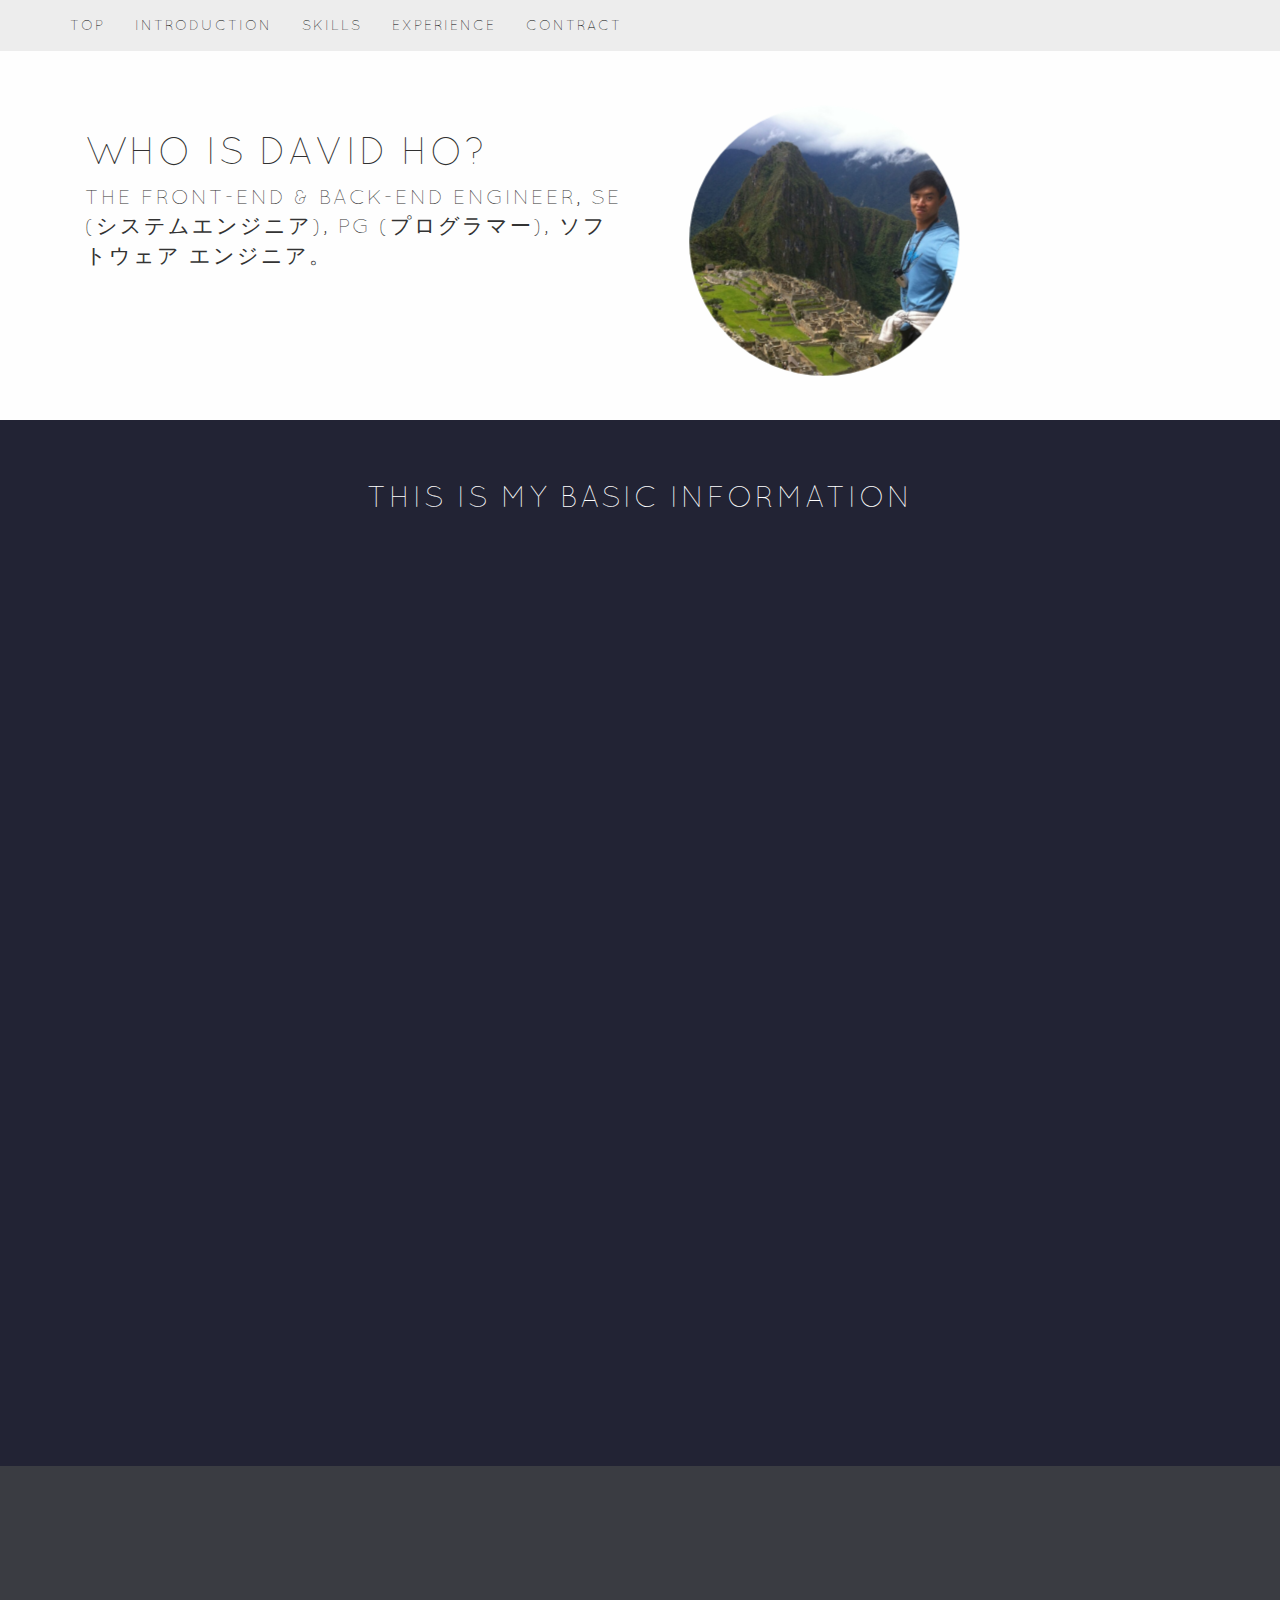
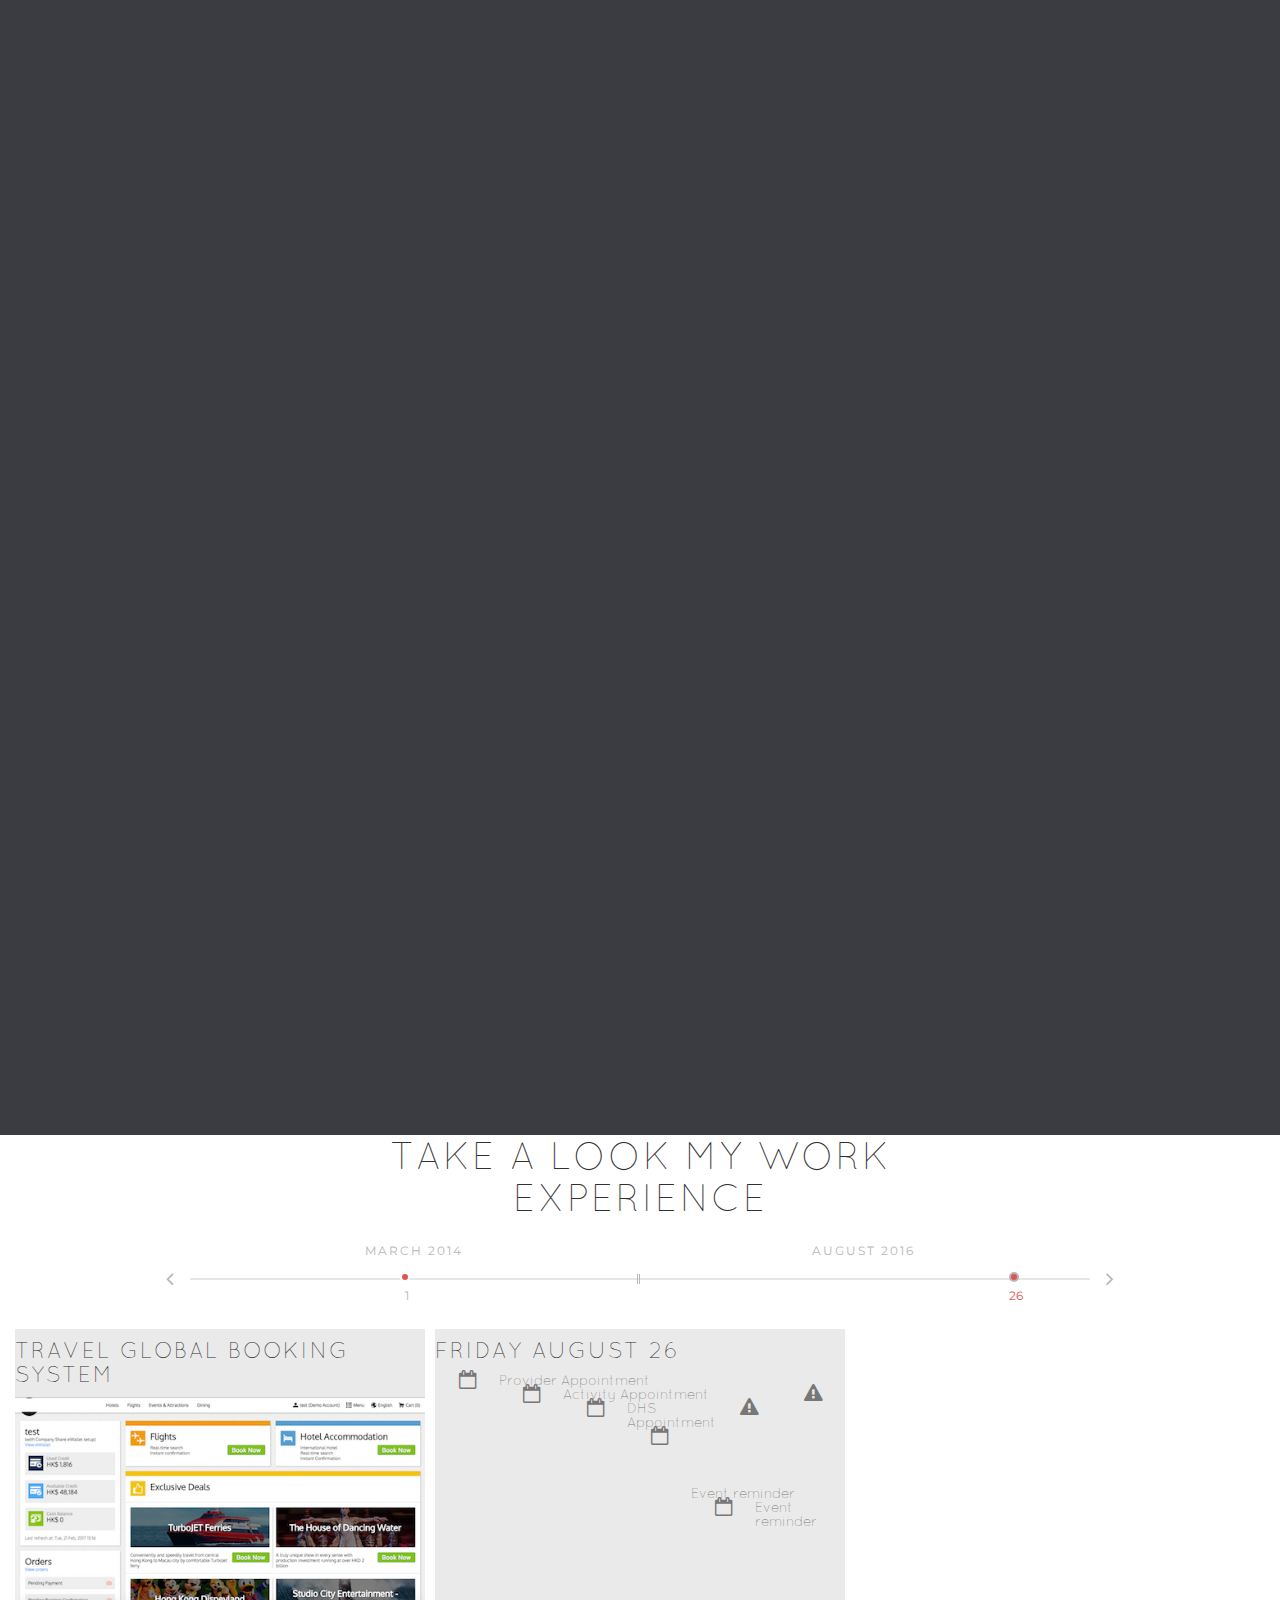
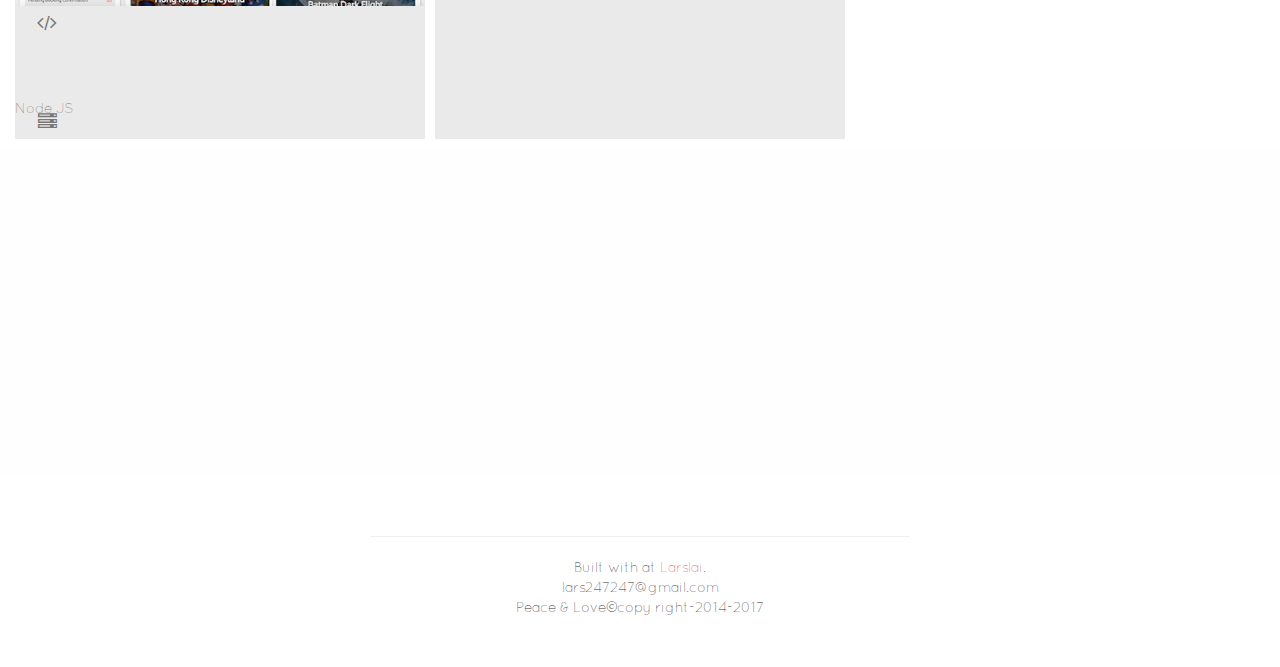
==== index.html @ d265458e "大幅な改修" ====
<html lang="en">
<head>
<meta charset="utf-8">
<meta name="description"
	content="This is my online presentation that to introduce myself to you. I come from Taiwan and I am looking for the foreign job. If you intresting, please feel free to contact me.">
<meta name="author" content="Lars">
<meta name="keyword"
	content="remotely,hire,job,work,engineer,designer, UX, project planner">
<meta name="viewport"
	content="width=device-width, initial-scale=1, maximum-scale=1">
<link href="images/my_picture/favicon.jpg" rel="icon"
	type="image/x-icon">
<title>David Ho Present</title>

<!-- Pace css and js -->
<link href="css/pace-theme-fill-left.tmpl.css" rel="stylesheet">
<link href="css/pace.css" rel="stylesheet">
<script src="js/pace.min.js"></script>

<!-- Bootstrap core CSS -->
<link href="css/bootstrap.css" rel="stylesheet">

<!--external css-->
<link href="css/font-awesome/css/font-awesome.css" rel="stylesheet">
<link rel="stylesheet" type="text/css"
	href="js/gritter/css/jquery.gritter.css">
<link rel="stylesheet" type="text/css" href="css/lineicons/style.css">
<link rel="stylesheet" type="text/css"
	href="css/flag-icon/css/flag-icon.css">
<link rel="stylesheet" type="text/css" href="css/flag-icon/css/docs.css">

<!-- on page scroll-->
<link href="css/full_page_style.css" rel="stylesheet">

<!-- timeline CSS -->
<link href="http://fonts.googleapis.com/css?family=Montserrat"
	rel="stylesheet" type="text/css">
<link href="css/flat.css" rel="stylesheet">
<link href="css/timeline_style.css" rel="stylesheet">
<link href="css/lightbox.css" rel="stylesheet">
<link href="css/jquery.mCustomScrollbar.css" rel="stylesheet">

<!-- customer CSS -->
<link href="css/rewrite.css" rel="stylesheet">
<link href="css/index.css" rel="stylesheet">

<!-- typing CSS -->
<link href="css/typed.css" rel="stylesheet">
</head>
<body class="  pace-done" style="overflow-x: hidden;">
	<div class="pace  pace-inactive">
		<div class="pace-progress"
			style="transform: translate3d(100%, 0px, 0px);"
			data-progress-text="100%" data-progress="99">
			<div class="pace-progress-inner"></div>
		</div>
		<div class="pace-activity"></div>
	</div>
	<div id="js-content" style="">
		<div class="navbar navbar-fixed-top alt affix-top" data-spy="affix"
			data-offset-top="1000">
			<div class="container">
				<div class="navbar-header">
					<a href="#" class="navbar-brand" id="go_top">TOP</a>
					<button type="button" class="navbar-toggle" data-toggle="collapse"
						data-target="#navbar">
						<span class="icon-bar"></span> <span class="icon-bar"></span> <span
							class="icon-bar"></span>
					</button>
				</div>
				<div class="navbar-collapse collapse" id="navbar">
					<ul class="nav navbar-nav" id="nav">
						<li><a class="go-to-sec" href="#sec2">INTRODUCTION</a></li>
						<li><a class="go-to-sec" href="#sec3">SKILLS</a></li>
						<li><a class="go-to-sec" href="#sec4">EXPERIENCE</a></li>
						<li><a class="go-to-sec" href="#sec6">CONTRACT</a></li>
					</ul>
				</div>
			</div>
		</div>

		<div id="sec1" class="blurb">
			<div class="container">
				<div class="row">
					<div
						class="col-sm-6 col-md-7 col-lg-6 write-typing-effect hidden-xs">
						<h1>Who Is David Ho?</h1>
						<p class="lead">The Front-End &amp; Back-End Engineer, SE
							(システムエンジニア), PG (プログラマー), ソフトウェア エンジニア。</p>
					</div>
					<div class="col-xs-12 visible-xs">
						<h1 class="js-top-name">Who Is David Ho?</h1>
						<p class="lead">The Front-End &amp; Back-End Engineer, SE
							(システムエンジニア), PG (プログラマー), ソフトウェア エンジニア。</p>
					</div>
					<div
						class="col-xs-offset-3 col-xs-6 col-sm-offset-0 col-sm-6 col-md-5 col-lg-6">
						<div id="my_picture" class="scene"
							style="transform: translate3d(0px, 0px, 0px); transform-style: preserve-3d; backface-visibility: hidden; position: relative;">
							<div class="layer" data-depth="0.70"
								style="transform: translate3d(34.3153px, -14.3746px, 0px); transform-style: preserve-3d; backface-visibility: hidden; position: relative; display: block; left: 0px; top: 0px;">
								<!--<img src="<?=base_url('assets/images/my_picture/layer3.png');?>">-->
								<img class="mypic-sm" src="images/my_picture/me.jpg">
							</div>
						</div>
					</div>
				</div>
			</div>
		</div>

		<div class="featurette" id="sec2">
			<div class="container">
				<div class="row">
					<div class="col-xs-12 col-sm-12 col-md-12 col-lg-12 text-center">
						<div class="white-font">
							<h2>THIS IS MY BASIC INFORMATION</h2>
						</div>
					</div>
				</div>
				<div class="row smoove-effect" id="basic_info"
					style="opacity: 0; transition: all 1s ease 0s, opacity 1.5s ease 0s;">


					<div class="col-xs-12 col-sm-12 col-md-12 col-lg-3 text-center">
						<div
							class="col-xs-12 col-sm-12 col-md-12 col-lg-12 featurette-item">
							<i class="fa fa-users"></i>
							<div class="white-font">
								<h4>WORK EXPERIENCE</h4>
							</div>
						</div>
						<span class="country-word js-experience-years-animation"
							data-value="0">7 YEARS</span>
					</div>
					<div class="col-xs-12 col-sm-12 col-md-12 col-lg-3 text-center">
						<div
							class="col-xs-12 col-sm-12 col-md-12 col-lg-12 featurette-item">
							<i class="fa fa-male"></i>
							<div class="white-font">
								<h4>age</h4>
							</div>
						</div>
						<span class="country-word js-age-animation" data-value="0">32</span>
					</div>
					<div class="col-xs-12 col-sm-12 col-md-12 col-lg-3 text-center">
						<div
							class="col-xs-12 col-sm-12 col-md-12 col-lg-12 featurette-item">
							<i class="fa fa-flag"></i>
							<div class="white-font">
								<h4>COUNTRY</h4>
							</div>
						</div>
						<div class="col-xs-12 col-sm-12 col-md-12 col-lg-12">
							<div
								class="col-xs-6 col-sm-4 col-sm-offset-4 col-md-4 col-md-offset-4  hidden-xs hidden-lg">
								<span class="country-word">Taiwan</span>
							</div>
							<div
								class="col-xs-6 col-sm-4 col-sm-offset-4 col-md-4 col-md-offset-4 col-lg-5 col-lg-offset-1">
								<div class="flag-wrapper">
									<div
										class="img-thumbnail flag flag-icon-background flag-icon-tw"></div>
								</div>
							</div>
							<div class="col-xs-6 col-lg-5 visible-xs visible-lg">
								<span class="country-word">Taiwan</span>
							</div>
						</div>
					</div>
					<div class="col-xs-12 col-sm-12 col-md-12 col-lg-3 text-center">
						<div
							class="col-xs-12 col-sm-12 col-md-12 col-lg-12 featurette-item">
							<i class="fa fa-map-o"></i>
							<div class="white-font">
								<h4>WORKING PLACE</h4>
							</div>
						</div>


						<div
							class="col-xs-12 col-sm-4 col-md-4 col-lg-12 col-lg-offset-1 col-sm-offset-2 col-md-offset-2">


							<div class="col-sm-12 col-md-12 hidden-xs hidden-lg">
								<span class="country-word">TAIWAN</span>
							</div>
							<div class="col-xs-6 col-sm-12 col-md-12 col-lg-5">
								<div class=" flag-wrapper">
									<div
										class="img-thumbnail flag flag-icon-background flag-icon-tw "></div>
								</div>
							</div>
							<div class="col-xs-6 col-lg-5 visible-xs visible-lg">
								<span class="country-word">TAIWAN</span>
							</div>

						</div>
						<div
							class="col-xs-12 col-sm-4 col-md-4 col-lg-12 col-lg-offset-1 ">

							<div class="col-sm-12 col-md-12 hidden-xs hidden-lg">
								<span class="country-word">JAPAN</span>
							</div>
							<div class="col-xs-6 col-sm-12 col-md-12 col-lg-5">
								<div class=" flag-wrapper">
									<div
										class="img-thumbnail flag flag-icon-background flag-icon-jp "></div>
								</div>
							</div>
							<div class="col-xs-6 col-lg-5 visible-xs visible-lg">
								<span class="country-word">JAPAN</span>
							</div>
						</div>

						<div
							class="col-xs-12 col-sm-4 col-md-4 col-lg-12 col-lg-offset-1 ">

							<div class="col-sm-12 col-md-12 hidden-xs hidden-lg">
								<span class="country-word">CANADA</span>
							</div>
							<div class="col-xs-6 col-sm-12 col-md-12 col-lg-5">
								<div class=" flag-wrapper">
									<div
										class="img-thumbnail flag flag-icon-background flag-icon-ca "></div>
								</div>
							</div>
							<div class="col-xs-6 col-lg-5 visible-xs visible-lg">
								<span class="country-word">CANADA</span>
							</div>
						</div>

					</div>

					<div class="col-xs-12 col-sm-12 col-md-12 col-lg-3 text-center">
						<div
							class="col-xs-12 col-sm-12 col-md-12 col-lg-12 featurette-item">
							<i class="fa fa-language"></i>
							<div class="white-font">
								<h4>LANGUAGE</h4>
							</div>
						</div>
						<div class="col-xs-12 col-sm-3 col-md-3 col-lg-11 col-lg-offset-1">
							<div class="col-xs-6 col-sm-12 col-md-12 col-lg-6">
								<div class=" flag-wrapper">
									<div
										class="img-thumbnail flag flag-icon-background flag-icon-tw"></div>
								</div>
							</div>
							<div class="col-xs-6 col-sm-12 col-md-12 col-lg-6 no-padding">
								<span class="language-score js-score-animation" data-value="100">100
									%</span>
							</div>
						</div>
						<div class="col-xs-12 col-sm-3 col-md-3 col-lg-11 col-lg-offset-1">
							<div class="col-xs-6 col-sm-12 col-md-12 col-lg-6">
								<div class=" flag-wrapper">
									<div
										class="img-thumbnail flag flag-icon-background flag-icon-cn"></div>
								</div>
							</div>
							<div class="col-xs-6 col-sm-12 col-md-12 col-lg-6 no-padding">
								<span class="language-score js-score-animation" data-value="85">85
									%</span>
							</div>
						</div>
						<div class="col-xs-12 col-sm-3 col-md-3 col-lg-11 col-lg-offset-1">
							<div class="col-xs-6 col-sm-12 col-md-12 col-lg-6">
								<div class=" flag-wrapper">
									<div
										class="img-thumbnail flag flag-icon-background flag-icon-gb"></div>
								</div>
							</div>
							<div class="col-xs-6 col-sm-12 col-md-12 col-lg-6 no-padding">
								<span class="language-score js-score-animation" data-value="70">60
									%</span>
							</div>
						</div>
						<div class="col-xs-12 col-sm-3 col-md-3 col-lg-11 col-lg-offset-1">
							<div class="col-xs-6 col-sm-12 col-md-12 col-lg-6">
								<div class=" flag-wrapper">
									<div
										class="img-thumbnail flag flag-icon-background flag-icon-jp"></div>
								</div>
							</div>
							<div class="col-xs-6 col-sm-12 col-md-12 col-lg-6 no-padding">
								<span class="language-score js-score-animation" data-value="45">60
									%</span>
							</div>
						</div>
					</div>
				</div>
			</div>

		</div>
		<div class="callout" id="sec3">
			<div class="callout-layout" style="perspective: 1000px;">
				<br>
				<div
					class="col-xs-12 col-sm-12 col-md-12 col-lg-12 text-center smoove-effect"
					data-move-x="-50px"
					style="opacity: 0; transition: all 1s ease 0s, opacity 1.5s ease 0s; transform: translateX(-50px);">
					<div class="white-font">
						<h1 class="no-newline">THOSE ARE MY ABILITIES</h1>
					</div>
				</div>
				<div class="col-xs-12 col-sm-12 col-md-12 col-lg-12 text-center">&nbsp;</div>
				<div
					class="col-xs-12 col-sm-10 col-sm-offset-1 col-md-8 col-md-offset-2 col-lg-8 col-lg-offset-2 smoove-effect"
					id="skill_info"
					style="opacity: 0; transition: all 1s ease 0s, opacity 1.5s ease 0s;">

					<div class="col-xs-12 col-sm-12 col-md-12 col-lg-12 text-center">
						<div class="white-font">
							<h2 class="no-newline">front-end</h2>
						</div>
					</div>
					<div class="row hidden-xs">
						<div
							class="col-sm-3 col-md-3 col-lg-3 text-center no-padding-right">
							<div class="viewport window-style">
								<a href="javascript:void(0);"> <span class="dark-background">MASTER</span>
									<img class="img-circle sm-size" src="images/skills/html.jpg">
								</a>
							</div>
							<div class="white-font">
								<h4 class="dynamic-font">HTML</h4>
							</div>
						</div>
						<div
							class="col-sm-3 col-md-3 col-lg-3 text-center no-padding-right">
							<div class="viewport window-style">
								<a href="javascript:void(0);"> <span class="dark-background">MASTER</span>
									<img class="img-circle sm-size" src="images/skills/jquery.png">
								</a>
							</div>
							<div class="white-font">
								<h4 class="dynamic-font">Jquery</h4>
							</div>
						</div>
						<div
							class="col-sm-3 col-md-3 col-lg-3 text-center no-padding-right">
							<div class="viewport window-style">
								<a href="javascript:void(0);"> <span class="dark-background">MASTER</span>
									<img class="img-circle sm-size" src="images/skills/css3.jpg">
								</a>
							</div>
							<div class="white-font">
								<h4 class="dynamic-font">CSS</h4>
							</div>
						</div>
						<div
							class="col-sm-3 col-md-3 col-lg-3 text-center no-padding-right">
							<div class="viewport window-style">
								<a href="javascript:void(0);"> <span class="dark-background">EXPERT</span>
									<img class="img-circle sm-size" src="images/skills/js.png">
								</a>
							</div>
							<div class="white-font">
								<h4 class="dynamic-font">Javascript</h4>
							</div>
						</div>
					</div>
					<div class="row visible-xs">
						<div class="show-skill-mobile">
							<div class="col-xs-12 text-center">
								<div class="viewport mobile-style">
									<a href="javascript:void(0);"> <span
										class="dark-background">HTML</span> <img
										class="img-circle xs-size" src="images/skills/html.jpg">
									</a>
								</div>
							</div>
						</div>
						<div class="show-skill-mobile">
							<div class="col-xs-12 text-center">
								<div class="viewport mobile-style">
									<a href="javascript:void(0);"> <span
										class="dark-background">Jquery</span> <img
										class="img-circle xs-size" src="images/skills/jquery.png">
									</a>
								</div>
							</div>
						</div>
						<div class="show-skill-mobile">
							<div class="col-xs-12 text-center">
								<div class="viewport mobile-style">
									<a href="javascript:void(0);"> <span
										class="dark-background">CSS</span> <img
										class="img-circle xs-size" src="images/skills/css3.jpg">
									</a>
								</div>
							</div>
						</div>
						<div class="show-skill-mobile">
							<div class="col-xs-12 text-center">
								<div class="viewport mobile-style">
									<a href="javascript:void(0);"> <span
										class="dark-background">JS</span> <img
										class="img-circle xs-size" src="images/skills/js.png">
									</a>
								</div>
							</div>
						</div>
					</div>
					<div class="hidden-xs">
						<br>
					</div>
					<div class="col-xs-12 col-sm-12 col-md-12 col-lg-12 text-center">
						<div class="white-font">
							<h2 class="no-newline">back-end</h2>
						</div>
					</div>
					<div class="row hidden-xs">
						<div
							class="col-sm-3 col-md-3 col-lg-3 text-center no-padding-right">
							<div class="viewport window-style">
								<a href="javascript:void(0);"> <span class="dark-background">MASTER</span>
									<img class="img-circle sm-size" src="images/skills/java.png">
								</a>
							</div>
							<div class="white-font">
								<h4 class="dynamic-font">Java</h4>
							</div>
						</div>
						<div
							class="col-sm-3 col-md-3 col-lg-3 text-center no-padding-right">
							<div class="viewport window-style">
								<a href="javascript:void(0);"> <span class="dark-background">MASTER</span>
									<img class="img-circle sm-size" src="images/skills/spring.png">
								</a>
							</div>
							<div class="white-font">
								<h4 class="dynamic-font">Spring</h4>
							</div>
						</div>
						<div
							class="col-sm-3 col-md-3 col-lg-3 text-center no-padding-right">
							<div class="viewport window-style">
								<a href="javascript:void(0);"> <span class="dark-background">MASTER</span>
									<img class="img-circle sm-size" src="images/skills/mysql.png">
								</a>
							</div>
							<div class="white-font">
								<h4 class="dynamic-font">MYSQL</h4>
							</div>
						</div>
						<div
							class="col-sm-3 col-md-3 col-lg-3 text-center no-padding-right">
							<div class="viewport window-style">
								<a href="javascript:void(0);"> <span class="dark-background">EXPERT</span>
									<img class="img-circle sm-size" src="images/skills/hibernate.png">
								</a>
							</div>
							<div class="white-font">
								<h4 class="dynamic-font">hibernate</h4>
							</div>
						</div>
						<div
							class="col-sm-3 col-md-3 col-lg-3 text-center no-padding-right">
							<div class="viewport window-style">
								<a href="javascript:void(0);"> <span class="dark-background">EXPERT</span>
									<img class="img-circle sm-size" src="images/skills/struts2.jpg">
								</a>
							</div>
							<div class="white-font">
								<h4 class="dynamic-font">struts2</h4>
							</div>
						</div>
						<div
							class="col-sm-3 col-md-3 col-lg-3 text-center no-padding-right">
							<div class="viewport window-style">
								<a href="javascript:void(0);"> <span class="dark-background">EXPERT</span>
									<img class="img-circle sm-size" src="images/skills/apache.png">
								</a>
							</div>
							<div class="white-font">
								<h4 class="dynamic-font">apache</h4>
							</div>
						</div>
						<div
							class="col-sm-3 col-md-3 col-lg-3 text-center no-padding-right">
							<div class="viewport window-style">
								<a href="javascript:void(0);"> <span class="dark-background">EXPERT</span>
									<img class="img-circle sm-size" src="images/skills/restful.jpg">
								</a>
							</div>
							<div class="white-font">
								<h4 class="dynamic-font">RESTful</h4>
							</div>
						</div>
						<div
							class="col-sm-3 col-md-3 col-lg-3 text-center no-padding-right">
							<div class="viewport window-style">
								<a href="javascript:void(0);"> <span class="dark-background">EXPERT</span>
									<img class="img-circle sm-size" src="images/skills/tomcat.png">
								</a>
							</div>
							<div class="white-font">
								<h4 class="dynamic-font">tomcat</h4>
							</div>
						</div>
						<div
							class="col-sm-3 col-md-3 col-lg-3 text-center no-padding-right">
							<div class="viewport window-style">
								<a href="javascript:void(0);"> <span class="dark-background"
									style="display: none;">FAMILIAR</span> <img
									class="img-circle sm-size" src="images/skills/solr.png"
									style="display: inline-block; height: 100px; left: -20px; top: -20px; width: 100px;">
								</a>
							</div>
							<div class="white-font">
								<h4 class="dynamic-font">SOLR</h4>
							</div>
						</div>
						<div
							class="col-sm-3 col-md-3 col-lg-3 text-center no-padding-right">
							<div class="viewport window-style">
								<a href="javascript:void(0);"> <span class="dark-background">FAMILIAR</span>
									<img class="img-circle sm-size"
									src="images/skills/actionscript.png">
								</a>
							</div>
							<div class="white-font">
								<h4 class="dynamic-font">Actionscript</h4>
							</div>
						</div>
						<div
							class="col-sm-3 col-md-3 col-lg-3 text-center no-padding-right">
							<div class="viewport window-style">
								<a href="javascript:void(0);"> <span class="dark-background">BEGINNER</span>
									<img class="img-circle sm-size" src="images/skills/nodejs.png">
								</a>
							</div>
							<div class="white-font">
								<h4 class="dynamic-font">nodeJS</h4>
							</div>
						</div>
					</div>
					<div class="row visible-xs">
						<div class="show-skill-mobile">
							<div class="col-xs-12 text-center">
								<div class="viewport mobile-style">
									<a href="javascript:void(0);"> <span
										class="dark-background">Java</span> <img
										class="img-circle xs-size" src="images/skills/java.png">
									</a>
								</div>
							</div>
						</div>
						<div class="show-skill-mobile">
							<div class="col-xs-12 text-center">
								<div class="viewport mobile-style">
									<a href="javascript:void(0);"> <span
										class="dark-background">spring</span> <img
										class="img-circle xs-size" src="images/skills/spring.png">
									</a>
								</div>
							</div>
						</div>
						<div class="show-skill-mobile">
							<div class="col-xs-12 text-center">
								<div class="viewport mobile-style">
									<a href="javascript:void(0);"> <span
										class="dark-background">MySQL</span> <img
										class="img-circle xs-size" src="images/skills/mysql.png">
									</a>
								</div>
							</div>
						</div>
						<div class="show-skill-mobile">
							<div class="col-xs-12 text-center">
								<div class="viewport mobile-style">
									<a href="javascript:void(0);"> <span
										class="dark-background">hibernate</span> <img
										class="img-circle xs-size" src="images/skills/hibernate.png">
									</a>
								</div>
							</div>
						</div>
						<div class="show-skill-mobile">
							<div class="col-xs-12 text-center">
								<div class="viewport mobile-style">
									<a href="javascript:void(0);"> <span
										class="dark-background">STRUTS2</span> <img
										class="img-circle xs-size" src="images/skills/STRUTS2.jpg">
									</a>
								</div>
							</div>
						</div>
						<div class="show-skill-mobile">
							<div class="col-xs-12 text-center">
								<div class="viewport mobile-style">
									<a href="javascript:void(0);"> <span
										class="dark-background">APACHE</span> <img
										class="img-circle xs-size" src="images/skills/APACHE.png">
									</a>
								</div>
							</div>
						</div>
						<div class="show-skill-mobile">
							<div class="col-xs-12 text-center">
								<div class="viewport mobile-style">
									<a href="javascript:void(0);"> <span
										class="dark-background">RESTful</span> <img
										class="img-circle xs-size" src="images/skills/restful.jpg">
									</a>
								</div>
							</div>
						</div>
						<div class="show-skill-mobile">
							<div class="col-xs-12 text-center">
								<div class="viewport mobile-style">
									<a href="javascript:void(0);"> <span
										class="dark-background">TOMCAT</span> <img
										class="img-circle xs-size"
										src="images/skills/TOMCAT.png">
									</a>
								</div>
							</div>
						</div>
						<div class="show-skill-mobile">
							<div class="col-xs-12 text-center">
								<div class="viewport mobile-style">
									<a href="javascript:void(0);"> <span
										class="dark-background">SOLR</span> <img
										class="img-circle xs-size" src="images/skills/solr.png">
									</a>
								</div>
							</div>
						</div>
						<div class="show-skill-mobile">
							<div class="col-xs-12 text-center">
								<div class="viewport mobile-style">
									<a href="javascript:void(0);"> <span
										class="dark-background">AS</span> <img
										class="img-circle xs-size"
										src="images/skills/actionscript.png">
									</a>
								</div>
							</div>
						</div>
						<div class="show-skill-mobile">
							<div class="col-xs-12 text-center">
								<div class="viewport mobile-style">
									<a href="javascript:void(0);"> <span
										class="dark-background">NODEJS</span> <img
										class="img-circle xs-size" src="images/skills/NODEJS.png">
									</a>
								</div>
							</div>
						</div>
					</div>
					<div class="hidden-xs">
						<br>
					</div>
					<div class="col-xs-12 col-sm-12 col-md-12 col-lg-12 text-center">
						<div class="white-font">
							<h2 class="no-newline">tools</h2>
						</div>
					</div>
					<div class="row hidden-xs">
						<div
							class="col-sm-3 col-md-3 col-lg-3 text-center no-padding-right">
							<div class="viewport window-style">
								<a href="javascript:void(0);"> <span class="dark-background">MASTER</span>
									<img class="img-circle sm-size"
									src="images/skills/bootstrap.png">
								</a>
							</div>
							<div class="white-font">
								<h4 class="dynamic-font">Bootstrap</h4>
							</div>
						</div>
						<div
							class="col-sm-3 col-md-3 col-lg-3 text-center no-padding-right">
							<div class="viewport window-style">
								<a href="javascript:void(0);"> <span class="dark-background">EXPERT</span>
									<img class="img-circle sm-size" src="images/skills/git.png">
								</a>
							</div>
							<div class="white-font">
								<h4 class="dynamic-font">Git</h4>
							</div>
						</div>
						<div
							class="col-sm-3 col-md-3 col-lg-3 text-center no-padding-right">
							<div class="viewport window-style">
								<a href="javascript:void(0);"> <span class="dark-background">EXPERT</span>
									<img class="img-circle sm-size" src="images/skills/subversion.png">
								</a>
							</div>
							<div class="white-font">
								<h4 class="dynamic-font">subversion</h4>
							</div>
						</div>
						<div
							class="col-sm-3 col-md-3 col-lg-3 text-center no-padding-right">
							<div class="viewport window-style">
								<a href="javascript:void(0);"> <span class="dark-background">PROFICIENT</span>
									<img class="img-circle sm-size" src="images/skills/eclipse.png">
								</a>
							</div>
							<div class="white-font">
								<h4 class="dynamic-font">eclipse</h4>
							</div>
						</div>
						<div
							class="col-sm-3 col-md-3 col-lg-3 text-center no-padding-right">
							<div class="viewport window-style">
								<a href="javascript:void(0);"> <span class="dark-background">PROFICIENT</span>
									<img class="img-circle sm-size" src="images/skills/intellij.png">
								</a>
							</div>
							<div class="white-font">
								<h4 class="dynamic-font">intellij</h4>
							</div>
						</div>
						<div
							class="col-sm-3 col-md-3 col-lg-3 text-center no-padding-right">
							<div class="viewport window-style">
								<a href="javascript:void(0);"> <span class="dark-background">PROFICIENT</span>
									<img class="img-circle sm-size" src="images/skills/flash.png">
								</a>
							</div>
							<div class="white-font">
								<h4 class="dynamic-font">Flash</h4>
							</div>
						</div>
						<div
							class="col-sm-3 col-md-3 col-lg-3 text-center no-padding-right">
							<div class="viewport window-style">
								<a href="javascript:void(0);"> <span class="dark-background">PROFICIENT</span>
									<img class="img-circle sm-size"
									src="images/skills/illustrator.png">
								</a>
							</div>
							<div class="white-font">
								<h4 class="dynamic-font">Illustrator</h4>
							</div>
						</div>
						<div
							class="col-sm-3 col-md-3 col-lg-3 text-center no-padding-right">
							<div class="viewport window-style">
								<a href="javascript:void(0);"> <span class="dark-background">PROFICIENT</span>
									<img class="img-circle sm-size"
									src="images/skills/photoshop.png">
								</a>
							</div>
							<div class="white-font">
								<h4 class="dynamic-font">Photoshop</h4>
							</div>
						</div>
						<div
							class="col-sm-3 col-md-3 col-lg-3 text-center no-padding-right">
							<div class="viewport window-style">
								<a href="javascript:void(0);"> <span class="dark-background">FAMILIAR</span>
									<img class="img-circle sm-size" src="images/skills/redmine.jpg">
								</a>
							</div>
							<div class="white-font">
								<h4 class="dynamic-font">Redmine</h4>
							</div>
						</div>
						<div
							class="col-sm-3 col-md-3 col-lg-3 text-center no-padding-right">
							<div class="viewport window-style">
								<a href="javascript:void(0);"> <span class="dark-background">FAMILIAR</span>
									<img class="img-circle sm-size" src="images/skills/shell.png">
								</a>
							</div>
							<div class="white-font">
								<h4 class="dynamic-font">shell</h4>
							</div>
						</div>
					</div>
					<div class="row visible-xs">
						<div class="show-skill-mobile">
							<div class="col-xs-12 text-center">
								<div class="viewport mobile-style">
									<a href="javascript:void(0);"> <span
										class="dark-background">Bootstrap</span> <img
										class="img-circle xs-size" src="images/skills/bootstrap.png">
									</a>
								</div>
							</div>
						</div>
						<div class="show-skill-mobile">
							<div class="col-xs-12 text-center">
								<div class="viewport mobile-style">
									<a href="javascript:void(0);"> <span
										class="dark-background">Git</span> <img
										class="img-circle xs-size" src="images/skills/git.png">
									</a>
								</div>
							</div>
						</div>
						<div class="show-skill-mobile">
							<div class="col-xs-12 text-center">
								<div class="viewport mobile-style">
									<a href="javascript:void(0);"> <span
										class="dark-background">subversion</span> <img
										class="img-circle xs-size" src="images/skills/subversion.png">
									</a>
								</div>
							</div>
						</div>
						<div class="show-skill-mobile">
							<div class="col-xs-12 text-center">
								<div class="viewport mobile-style">
									<a href="javascript:void(0);"> <span
										class="dark-background">eclipse</span> <img
										class="img-circle xs-size" src="images/skills/eclipse.png">
									</a>
								</div>
							</div>
						</div>
						<div class="show-skill-mobile">
							<div class="col-xs-12 text-center">
								<div class="viewport mobile-style">
									<a href="javascript:void(0);"> <span
										class="dark-background">intellij</span> <img
										class="img-circle xs-size" src="images/skills/intellij.png">
									</a>
								</div>
							</div>
						</div>
						<div class="show-skill-mobile">
							<div class="col-xs-12 text-center">
								<div class="viewport mobile-style">
									<a href="javascript:void(0);"> <span
										class="dark-background">Flash</span> <img
										class="img-circle xs-size" src="images/skills/flash.png">
									</a>
								</div>
							</div>
						</div>
						<div class="show-skill-mobile">
							<div class="col-xs-12 text-center">
								<div class="viewport mobile-style">
									<a href="javascript:void(0);"> <span
										class="dark-background">AI</span> <img
										class="img-circle xs-size" src="images/skills/illustrator.png">
									</a>
								</div>
							</div>
						</div>
						<div class="show-skill-mobile">
							<div class="col-xs-12 text-center">
								<div class="viewport mobile-style">
									<a href="javascript:void(0);"> <span
										class="dark-background">PS</span> <img
										class="img-circle xs-size" src="images/skills/photoshop.png">
									</a>
								</div>
							</div>
						</div>
						<div class="show-skill-mobile">
							<div class="col-xs-12 text-center">
								<div class="viewport mobile-style">
									<a href="javascript:void(0);"> <span
										class="dark-background">Redmine</span> <img
										class="img-circle xs-size" src="images/skills/redmine.jpg">
									</a>
								</div>
							</div>
						</div>
						<div class="show-skill-mobile">
							<div class="col-xs-12 text-center">
								<div class="viewport mobile-style">
									<a href="javascript:void(0);"> <span
										class="dark-background">shell</span> <img
										class="img-circle xs-size" src="images/skills/shell.png">
									</a>
								</div>
							</div>
						</div>
					</div>
					<div class="hidden-xs">
						<br>
					</div>
				</div>
			</div>
		</div>

		 <div class="row">

            <div class="timeline">
            
            <div class="col-xs-12 col-sm-6 col-sm-offset-3 col-md-6 col-md-offset-3 col-lg-6 col-lg-offset-3 text-center smoove-effect" data-move-x="-50px" style="opacity: 1; transition: all 1s ease, opacity 1.5s ease;">
				
					<h1 class="no-newline">TAKE A LOOK MY WORK EXPERIENCE</h1>
					<br>
				</div>
            
                <div class="upcoming-event">
                    <!-- BEGIN TIMELINE -->
                    <div class="timelineFlat tl1">
                        <div class="item" data-name="1" data-id="15/03/2014" data-description="Travel Global booking system">
                            <h3 class="description">Travel Global booking system</h3>
                            <a class="image_rollover_bottom con_borderImage" data-description="ZOOM IN" href="images/experience/full_size/travelglobal.png" rel="lightbox[timeline]" style="user-select: none;">	<img src="images/experience/travelglobal.png" alt="" style="user-select: none;"></a>
                        	<p/>
                        	<div class="card critical provider" data-event="1"><span class="fa fa-lg fa-fw fa-code" aria-hidden="true"></span> Node JS</div>
                        	<div class="card critical provider" data-event="2"><span class="fa fa-lg fa-fw fa-server" aria-hidden="true"></span> Java API</div>
                        	<div class="card critical provider" data-event="3"><span class="fa fa-lg fa-fw fa-database" aria-hidden="true"></span> PostgreSQL</div>
                        </div>
                        <div class="item" data-name="26" data-id="26/08/2016" data-description="Friday August 26">
                            <h3 class="description">Friday August 26</h3>
                            <div class="card critical provider" data-event="1"><span class="fa fa-lg fa-fw fa-calendar-o pull-left"></span> Provider Appointment</div>
                            <div class="card critical activity" data-event="2"><span class="fa fa-lg fa-fw fa-calendar-o pull-left"></span><span class="fa fa-lg fa-fw fa-exclamation-triangle pull-right"></span>Activity Appointment</div>
                            <div class="card critical DHS" data-event="3"><span class="fa fa-lg fa-fw fa-calendar-o pull-left"></span><span class="fa fa-lg fa-fw fa-exclamation-triangle pull-right"></span>DHS Appointment</div>
                            <div class="card" data-event="4"><span class="fa fa-lg fa-fw fa-calendar-o pull-left"></span>Event reminder</div>
                            <div class="card" data-event="5"><span class="fa fa-lg fa-fw fa-calendar-o pull-left"></span>Event reminder</div>
                        </div>
                    </div> <!-- /END TIMELINE -->
                </div>
            </div>
        </div>







		<div class="blurb " id="sec6" style="perspective: 1000px;">
			<div
				class="col-xs-12 col-sm-12 col-md-12 col-lg-12 text-center smoove-effect"
				data-move-x="-50px"
				style="opacity: 0; transition: all 1s ease 0s, opacity 1.5s ease 0s; transform: translateX(-50px);">
				<h1 class="no-newline ">FEEL FREE TO CONTACT ME</h1>
				<br>
			</div>
			<div class="col-xs-12 col-sm-12 col-md-12 col-lg-12 text-center">&nbsp;</div>
			<div class="container">
				<div class="row">
					<div class="col-sm-6  col-md-6 col-lg-6 text-center smoove-effect"
						style="opacity: 0; transition: all 1s ease 0s, opacity 1.5s ease 0s;">
						<div class="row">
							<div class="hidden-xs">
								<div
									class="col-sm-12 col-sm-offset-5 col-md-12 col-md-offset-7 col-lg-12 col-lg-offset-7">
									<div class="col-sm-6 col-md-6 col-lg-6">
										<a target="_blank" class="js-linkdin-link"
											href="http://tw.linkedin.com/in/larsali">
											<div class="featurette-item contact-info sm-size">
												<i class="fa fa-linkedin-square fa-7x linkedin-color"></i>
											</div>
										</a>
									</div>
									<div class="col-sm-6 col-md-6 col-lg-6">
										<a target="_blank" class="js-facebook-link"
											href="https://www.facebook.com/lars247247">
											<div class="featurette-item contact-info sm-size">
												<i class="fa fa-facebook-square fa-7x facebook-color"></i>
											</div>
										</a>
									</div>
								</div>
							</div>
							<div class="visible-xs col-md-12">
								<hr>
								<div class="col-xs-6  text-center contact-info no-padding">
									<a target="_blank" class="js-linkdin-link"
										href="http://tw.linkedin.com/in/larsali"> <i
										class="fa fa-linkedin-square fa-5x linkedin-color"></i>
									</a>
								</div>
								<div class="col-xs-6  text-center contact-info no-padding">
									<a target="_blank" class="js-facebook-link"
										href="https://www.facebook.com/lars247247"> <i
										class="fa fa-facebook-square fa-5x facebook-color"></i>
									</a>
								</div>
							</div>
						</div>
					</div>
				</div>
			</div>
		</div>

		<footer>
			<div class="container ">
				<div class="row">
					<div
						class="col-xs-12 col-sm-12 col-md-6 col-md-offset-3 col-lg-6 col-lg-offset-3 text-center">
						<ul class="list-inline">
							<li><i class="icon-facebook icon-2x"></i></li>
							<li><i class="icon-twitter icon-2x"></i></li>
							<li><i class="icon-google-plus icon-2x"></i></li>
							<li><i class="icon-pinterest icon-2x"></i></li>
						</ul>
						<hr>
						<p id="footer_info">
							Built with<i class="icon-heart-empty"></i> at <a
								href="javascript:void(0);">Larslai</a>.<br>lars247247@gmail.com<br>Peace
							&amp; Love©copy right-2014-2017
						</p>
					</div>
				</div>
			</div>
		</footer>
		<div class="col-xs-12 col-sm-12 col-md-12 col-lg-12 text-center">&nbsp;</div>
	</div>
	<!-- js placed at the end of the document so the pages load faster -->
	<script src="js/jquery.js"></script>
	<script src="js/jquery-1.8.3.js"></script>
	<script src="js/bootstrap.min.js"></script>
	<script src="http://code.jquery.com/ui/1.8.24/jquery-ui.js"></script>

	<script type="text/javascript" src="js/timeline.js"></script>
	
	<!--neccessary in timeline effect-->
	<script type="text/javascript" src="js/jquery.mCustomScrollbar.js"></script>
	<script type="text/javascript" src="js/jquery.easing.1.3.js"></script>
	<script type="text/javascript" src="js/image.js"></script>
	<script type="text/javascript" src="js/lightbox.js"></script>


	<!--pgicture parallax effect-->
	<script src="js/deploy/parallax.js"></script>

	<!--smoove effect-->
	<script src="js/jquery.smoove.js"></script>

	<!--write typing effect-->
	<script src="js/typed.js"></script>

	<!--number animation effect-->
	<script src="js/jquery.animateNumber.js"></script>

	<script type="application/javascript">
		
    $(document).ready(function () {
                      Pace.on('hide', function(){
                              $('#js-content').fadeIn("slow");
                              });
                      
                      $('.smoove-effect').smoove({
                                                 offset:'20%',
                                                 });
                      
                      //smooth effect of scroll to block
                      $('body').on('click','.go-to-sec',function(e){
                                   e.preventDefault();
                                   $('html, body').animate({scrollTop: $( $.attr(this, 'href') ).offset().top}, 500);
                                   return false;
                                   });
                      
                      $('#go_top').click(function(e){
                                         e.preventDefault();
                                         $('html, body').animate({scrollTop: 0}, 500);
                                         return false;
                                         })
                      
                      });
	</script>

	<div id="lightboxOverlay" class="lightboxOverlay"
		style="display: none;"></div>
	<div id="lightbox" class="lightbox" style="display: none;">
		<div class="lb-outerContainer">
			<div class="lb-container">
				<img class="lb-image" src="">
				<div class="lb-nav">
					<a class="lb-prev" href=""></a><a class="lb-next" href=""></a>
				</div>
				<div class="lb-loader">
					<a class="lb-cancel"></a>
				</div>
			</div>
		</div>
		<div class="lb-dataContainer">
			<div class="lb-data">
				<div class="lb-details">
					<span class="lb-caption"></span><span class="lb-number"></span>
				</div>
				<div class="lb-closeContainer">
					<a class="lb-close"></a>
				</div>
			</div>
		</div>
	</div>
</body>
</html>
---- css/pace-theme-fill-left.tmpl.css ----
.pace {
  -webkit-pointer-events: none;
  pointer-events: none;
  -webkit-user-select: none;
  -moz-user-select: none;
  user-select: none;
}

.pace-inactive {
  display: none;
}

.pace .pace-progress {
  background-color: `Color(args.color).clearer(0.8).rgbString() || "rgba(0, 0, 0, 0.2)"`;
  position: fixed;
  z-index: -1;
  top: 0;
  right: 100%;
  bottom: 0;
  width: 100%;
}
---- css/pace.css ----
.pace {
  -webkit-pointer-events: none;
  pointer-events: none;
  -webkit-user-select: none;
  -moz-user-select: none;
  user-select: none;
}

.pace-inactive {
  display: none;
}

.pace .pace-progress {
  background-color: rgba(192, 192, 192, 0.19999999999999996);
  position: fixed;
  z-index: -1;
  top: 0;
  right: 100%;
  bottom: 0;
  width: 100%;
}
---- css/lineicons/style.css ----
@font-face {
	font-family: 'linecons';
	src:url('fonts/linecons.eot');
}
@font-face {
	font-family: 'linecons';
	src: url([data-uri]) format('svg'),
		 url([data-uri]) format('truetype');
	font-weight: normal;
	font-style: normal;
}

/* Use the following CSS code if you want to use data attributes for inserting your icons */
[data-icon]:before {
	font-family: 'linecons';
	content: attr(data-icon);
	speak: none;
	font-weight: normal;
	line-height: 1;
	-webkit-font-smoothing: antialiased;
}

/* Use the following CSS code if you want to have a class per icon */
[class^="li_"]:before, [class*=" li_"]:before {
	font-family: 'linecons';
	font-style: normal;
	speak: none;
	font-weight: normal;
	line-height: 1;
	-webkit-font-smoothing: antialiased;
}
.li_heart:before {
	content: "\e000";
}
.li_cloud:before {
	content: "\e001";
}
.li_star:before {
	content: "\e002";
}
.li_tv:before {
	content: "\e003";
}
.li_sound:before {
	content: "\e004";
}
.li_video:before {
	content: "\e005";
}
.li_trash:before {
	content: "\e006";
}
.li_user:before {
	content: "\e007";
}
.li_key:before {
	content: "\e008";
}
.li_search:before {
	content: "\e009";
}
.li_settings:before {
	content: "\e00a";
}
.li_camera:before {
	content: "\e00b";
}
.li_tag:before {
	content: "\e00c";
}
.li_lock:before {
	content: "\e00d";
}
.li_bulb:before {
	content: "\e00e";
}
.li_pen:before {
	content: "\e00f";
}
.li_diamond:before {
	content: "\e010";
}
.li_display:before {
	content: "\e011";
}
.li_location:before {
	content: "\e012";
}
.li_eye:before {
	content: "\e013";
}
.li_bubble:before {
	content: "\e014";
}
.li_stack:before {
	content: "\e015";
}
.li_cup:before {
	content: "\e016";
}
.li_phone:before {
	content: "\e017";
}
.li_news:before {
	content: "\e018";
}
.li_mail:before {
	content: "\e019";
}
.li_like:before {
	content: "\e01a";
}
.li_photo:before {
	content: "\e01b";
}
.li_note:before {
	content: "\e01c";
}
.li_clock:before {
	content: "\e01d";
}
.li_paperplane:before {
	content: "\e01e";
}
.li_params:before {
	content: "\e01f";
}
.li_banknote:before {
	content: "\e020";
}
.li_data:before {
	content: "\e021";
}
.li_music:before {
	content: "\e022";
}
.li_megaphone:before {
	content: "\e023";
}
.li_study:before {
	content: "\e024";
}
.li_lab:before {
	content: "\e025";
}
.li_food:before {
	content: "\e026";
}
.li_t-shirt:before {
	content: "\e027";
}
.li_fire:before {
	content: "\e028";
}
.li_clip:before {
	content: "\e029";
}
.li_shop:before {
	content: "\e02a";
}
.li_calendar:before {
	content: "\e02b";
}
.li_vallet:before {
	content: "\e02c";
}
.li_vynil:before {
	content: "\e02d";
}
.li_truck:before {
	content: "\e02e";
}
.li_world:before {
	content: "\e02f";
}
---- css/flag-icon/css/flag-icon.css ----
.flag-icon-background {
  background-size: contain;
  background-position: 50%;
  background-repeat: no-repeat;
}
.flag-icon {
  background-size: contain;
  background-position: 50%;
  background-repeat: no-repeat;
  position: relative;
  display: inline-block;
  width: 1.33333333em;
  line-height: 1em;
}
.flag-icon:before {
  content: "\00a0";
}
.flag-icon.flag-icon-squared {
  width: 1em;
}
.flag-icon-ad {
  background-image: url(../flags/4x3/ad.svg);
}
.flag-icon-ad.flag-icon-squared {
  background-image: url(../flags/1x1/ad.svg);
}
.flag-icon-ae {
  background-image: url(../flags/4x3/ae.svg);
}
.flag-icon-ae.flag-icon-squared {
  background-image: url(../flags/1x1/ae.svg);
}
.flag-icon-af {
  background-image: url(../flags/4x3/af.svg);
}
.flag-icon-af.flag-icon-squared {
  background-image: url(../flags/1x1/af.svg);
}
.flag-icon-ag {
  background-image: url(../flags/4x3/ag.svg);
}
.flag-icon-ag.flag-icon-squared {
  background-image: url(../flags/1x1/ag.svg);
}
.flag-icon-ai {
  background-image: url(../flags/4x3/ai.svg);
}
.flag-icon-ai.flag-icon-squared {
  background-image: url(../flags/1x1/ai.svg);
}
.flag-icon-al {
  background-image: url(../flags/4x3/al.svg);
}
.flag-icon-al.flag-icon-squared {
  background-image: url(../flags/1x1/al.svg);
}
.flag-icon-am {
  background-image: url(../flags/4x3/am.svg);
}
.flag-icon-am.flag-icon-squared {
  background-image: url(../flags/1x1/am.svg);
}
.flag-icon-ao {
  background-image: url(../flags/4x3/ao.svg);
}
.flag-icon-ao.flag-icon-squared {
  background-image: url(../flags/1x1/ao.svg);
}
.flag-icon-aq {
  background-image: url(../flags/4x3/aq.svg);
}
.flag-icon-aq.flag-icon-squared {
  background-image: url(../flags/1x1/aq.svg);
}
.flag-icon-ar {
  background-image: url(../flags/4x3/ar.svg);
}
.flag-icon-ar.flag-icon-squared {
  background-image: url(../flags/1x1/ar.svg);
}
.flag-icon-as {
  background-image: url(../flags/4x3/as.svg);
}
.flag-icon-as.flag-icon-squared {
  background-image: url(../flags/1x1/as.svg);
}
.flag-icon-at {
  background-image: url(../flags/4x3/at.svg);
}
.flag-icon-at.flag-icon-squared {
  background-image: url(../flags/1x1/at.svg);
}
.flag-icon-au {
  background-image: url(../flags/4x3/au.svg);
}
.flag-icon-au.flag-icon-squared {
  background-image: url(../flags/1x1/au.svg);
}
.flag-icon-aw {
  background-image: url(../flags/4x3/aw.svg);
}
.flag-icon-aw.flag-icon-squared {
  background-image: url(../flags/1x1/aw.svg);
}
.flag-icon-ax {
  background-image: url(../flags/4x3/ax.svg);
}
.flag-icon-ax.flag-icon-squared {
  background-image: url(../flags/1x1/ax.svg);
}
.flag-icon-az {
  background-image: url(../flags/4x3/az.svg);
}
.flag-icon-az.flag-icon-squared {
  background-image: url(../flags/1x1/az.svg);
}
.flag-icon-ba {
  background-image: url(../flags/4x3/ba.svg);
}
.flag-icon-ba.flag-icon-squared {
  background-image: url(../flags/1x1/ba.svg);
}
.flag-icon-bb {
  background-image: url(../flags/4x3/bb.svg);
}
.flag-icon-bb.flag-icon-squared {
  background-image: url(../flags/1x1/bb.svg);
}
.flag-icon-bd {
  background-image: url(../flags/4x3/bd.svg);
}
.flag-icon-bd.flag-icon-squared {
  background-image: url(../flags/1x1/bd.svg);
}
.flag-icon-be {
  background-image: url(../flags/4x3/be.svg);
}
.flag-icon-be.flag-icon-squared {
  background-image: url(../flags/1x1/be.svg);
}
.flag-icon-bf {
  background-image: url(../flags/4x3/bf.svg);
}
.flag-icon-bf.flag-icon-squared {
  background-image: url(../flags/1x1/bf.svg);
}
.flag-icon-bg {
  background-image: url(../flags/4x3/bg.svg);
}
.flag-icon-bg.flag-icon-squared {
  background-image: url(../flags/1x1/bg.svg);
}
.flag-icon-bh {
  background-image: url(../flags/4x3/bh.svg);
}
.flag-icon-bh.flag-icon-squared {
  background-image: url(../flags/1x1/bh.svg);
}
.flag-icon-bi {
  background-image: url(../flags/4x3/bi.svg);
}
.flag-icon-bi.flag-icon-squared {
  background-image: url(../flags/1x1/bi.svg);
}
.flag-icon-bj {
  background-image: url(../flags/4x3/bj.svg);
}
.flag-icon-bj.flag-icon-squared {
  background-image: url(../flags/1x1/bj.svg);
}
.flag-icon-bl {
  background-image: url(../flags/4x3/bl.svg);
}
.flag-icon-bl.flag-icon-squared {
  background-image: url(../flags/1x1/bl.svg);
}
.flag-icon-bm {
  background-image: url(../flags/4x3/bm.svg);
}
.flag-icon-bm.flag-icon-squared {
  background-image: url(../flags/1x1/bm.svg);
}
.flag-icon-bn {
  background-image: url(../flags/4x3/bn.svg);
}
.flag-icon-bn.flag-icon-squared {
  background-image: url(../flags/1x1/bn.svg);
}
.flag-icon-bo {
  background-image: url(../flags/4x3/bo.svg);
}
.flag-icon-bo.flag-icon-squared {
  background-image: url(../flags/1x1/bo.svg);
}
.flag-icon-bq {
  background-image: url(../flags/4x3/bq.svg);
}
.flag-icon-bq.flag-icon-squared {
  background-image: url(../flags/1x1/bq.svg);
}
.flag-icon-br {
  background-image: url(../flags/4x3/br.svg);
}
.flag-icon-br.flag-icon-squared {
  background-image: url(../flags/1x1/br.svg);
}
.flag-icon-bs {
  background-image: url(../flags/4x3/bs.svg);
}
.flag-icon-bs.flag-icon-squared {
  background-image: url(../flags/1x1/bs.svg);
}
.flag-icon-bt {
  background-image: url(../flags/4x3/bt.svg);
}
.flag-icon-bt.flag-icon-squared {
  background-image: url(../flags/1x1/bt.svg);
}
.flag-icon-bv {
  background-image: url(../flags/4x3/bv.svg);
}
.flag-icon-bv.flag-icon-squared {
  background-image: url(../flags/1x1/bv.svg);
}
.flag-icon-bw {
  background-image: url(../flags/4x3/bw.svg);
}
.flag-icon-bw.flag-icon-squared {
  background-image: url(../flags/1x1/bw.svg);
}
.flag-icon-by {
  background-image: url(../flags/4x3/by.svg);
}
.flag-icon-by.flag-icon-squared {
  background-image: url(../flags/1x1/by.svg);
}
.flag-icon-bz {
  background-image: url(../flags/4x3/bz.svg);
}
.flag-icon-bz.flag-icon-squared {
  background-image: url(../flags/1x1/bz.svg);
}
.flag-icon-ca {
  background-image: url(../flags/4x3/ca.svg);
}
.flag-icon-ca.flag-icon-squared {
  background-image: url(../flags/1x1/ca.svg);
}
.flag-icon-cc {
  background-image: url(../flags/4x3/cc.svg);
}
.flag-icon-cc.flag-icon-squared {
  background-image: url(../flags/1x1/cc.svg);
}
.flag-icon-cd {
  background-image: url(../flags/4x3/cd.svg);
}
.flag-icon-cd.flag-icon-squared {
  background-image: url(../flags/1x1/cd.svg);
}
.flag-icon-cf {
  background-image: url(../flags/4x3/cf.svg);
}
.flag-icon-cf.flag-icon-squared {
  background-image: url(../flags/1x1/cf.svg);
}
.flag-icon-cg {
  background-image: url(../flags/4x3/cg.svg);
}
.flag-icon-cg.flag-icon-squared {
  background-image: url(../flags/1x1/cg.svg);
}
.flag-icon-ch {
  background-image: url(../flags/4x3/ch.svg);
}
.flag-icon-ch.flag-icon-squared {
  background-image: url(../flags/1x1/ch.svg);
}
.flag-icon-ci {
  background-image: url(../flags/4x3/ci.svg);
}
.flag-icon-ci.flag-icon-squared {
  background-image: url(../flags/1x1/ci.svg);
}
.flag-icon-ck {
  background-image: url(../flags/4x3/ck.svg);
}
.flag-icon-ck.flag-icon-squared {
  background-image: url(../flags/1x1/ck.svg);
}
.flag-icon-cl {
  background-image: url(../flags/4x3/cl.svg);
}
.flag-icon-cl.flag-icon-squared {
  background-image: url(../flags/1x1/cl.svg);
}
.flag-icon-cm {
  background-image: url(../flags/4x3/cm.svg);
}
.flag-icon-cm.flag-icon-squared {
  background-image: url(../flags/1x1/cm.svg);
}
.flag-icon-cn {
  background-image: url(../flags/4x3/cn.svg);
}
.flag-icon-cn.flag-icon-squared {
  background-image: url(../flags/1x1/cn.svg);
}
.flag-icon-co {
  background-image: url(../flags/4x3/co.svg);
}
.flag-icon-co.flag-icon-squared {
  background-image: url(../flags/1x1/co.svg);
}
.flag-icon-cr {
  background-image: url(../flags/4x3/cr.svg);
}
.flag-icon-cr.flag-icon-squared {
  background-image: url(../flags/1x1/cr.svg);
}
.flag-icon-cu {
  background-image: url(../flags/4x3/cu.svg);
}
.flag-icon-cu.flag-icon-squared {
  background-image: url(../flags/1x1/cu.svg);
}
.flag-icon-cv {
  background-image: url(../flags/4x3/cv.svg);
}
.flag-icon-cv.flag-icon-squared {
  background-image: url(../flags/1x1/cv.svg);
}
.flag-icon-cw {
  background-image: url(../flags/4x3/cw.svg);
}
.flag-icon-cw.flag-icon-squared {
  background-image: url(../flags/1x1/cw.svg);
}
.flag-icon-cx {
  background-image: url(../flags/4x3/cx.svg);
}
.flag-icon-cx.flag-icon-squared {
  background-image: url(../flags/1x1/cx.svg);
}
.flag-icon-cy {
  background-image: url(../flags/4x3/cy.svg);
}
.flag-icon-cy.flag-icon-squared {
  background-image: url(../flags/1x1/cy.svg);
}
.flag-icon-cz {
  background-image: url(../flags/4x3/cz.svg);
}
.flag-icon-cz.flag-icon-squared {
  background-image: url(../flags/1x1/cz.svg);
}
.flag-icon-de {
  background-image: url(../flags/4x3/de.svg);
}
.flag-icon-de.flag-icon-squared {
  background-image: url(../flags/1x1/de.svg);
}
.flag-icon-dj {
  background-image: url(../flags/4x3/dj.svg);
}
.flag-icon-dj.flag-icon-squared {
  background-image: url(../flags/1x1/dj.svg);
}
.flag-icon-dk {
  background-image: url(../flags/4x3/dk.svg);
}
.flag-icon-dk.flag-icon-squared {
  background-image: url(../flags/1x1/dk.svg);
}
.flag-icon-dm {
  background-image: url(../flags/4x3/dm.svg);
}
.flag-icon-dm.flag-icon-squared {
  background-image: url(../flags/1x1/dm.svg);
}
.flag-icon-do {
  background-image: url(../flags/4x3/do.svg);
}
.flag-icon-do.flag-icon-squared {
  background-image: url(../flags/1x1/do.svg);
}
.flag-icon-dz {
  background-image: url(../flags/4x3/dz.svg);
}
.flag-icon-dz.flag-icon-squared {
  background-image: url(../flags/1x1/dz.svg);
}
.flag-icon-ec {
  background-image: url(../flags/4x3/ec.svg);
}
.flag-icon-ec.flag-icon-squared {
  background-image: url(../flags/1x1/ec.svg);
}
.flag-icon-ee {
  background-image: url(../flags/4x3/ee.svg);
}
.flag-icon-ee.flag-icon-squared {
  background-image: url(../flags/1x1/ee.svg);
}
.flag-icon-eg {
  background-image: url(../flags/4x3/eg.svg);
}
.flag-icon-eg.flag-icon-squared {
  background-image: url(../flags/1x1/eg.svg);
}
.flag-icon-eh {
  background-image: url(../flags/4x3/eh.svg);
}
.flag-icon-eh.flag-icon-squared {
  background-image: url(../flags/1x1/eh.svg);
}
.flag-icon-er {
  background-image: url(../flags/4x3/er.svg);
}
.flag-icon-er.flag-icon-squared {
  background-image: url(../flags/1x1/er.svg);
}
.flag-icon-es {
  background-image: url(../flags/4x3/es.svg);
}
.flag-icon-es.flag-icon-squared {
  background-image: url(../flags/1x1/es.svg);
}
.flag-icon-et {
  background-image: url(../flags/4x3/et.svg);
}
.flag-icon-et.flag-icon-squared {
  background-image: url(../flags/1x1/et.svg);
}
.flag-icon-fi {
  background-image: url(../flags/4x3/fi.svg);
}
.flag-icon-fi.flag-icon-squared {
  background-image: url(../flags/1x1/fi.svg);
}
.flag-icon-fj {
  background-image: url(../flags/4x3/fj.svg);
}
.flag-icon-fj.flag-icon-squared {
  background-image: url(../flags/1x1/fj.svg);
}
.flag-icon-fk {
  background-image: url(../flags/4x3/fk.svg);
}
.flag-icon-fk.flag-icon-squared {
  background-image: url(../flags/1x1/fk.svg);
}
.flag-icon-fm {
  background-image: url(../flags/4x3/fm.svg);
}
.flag-icon-fm.flag-icon-squared {
  background-image: url(../flags/1x1/fm.svg);
}
.flag-icon-fo {
  background-image: url(../flags/4x3/fo.svg);
}
.flag-icon-fo.flag-icon-squared {
  background-image: url(../flags/1x1/fo.svg);
}
.flag-icon-fr {
  background-image: url(../flags/4x3/fr.svg);
}
.flag-icon-fr.flag-icon-squared {
  background-image: url(../flags/1x1/fr.svg);
}
.flag-icon-ga {
  background-image: url(../flags/4x3/ga.svg);
}
.flag-icon-ga.flag-icon-squared {
  background-image: url(../flags/1x1/ga.svg);
}
.flag-icon-gb {
  background-image: url(../flags/4x3/gb.svg);
}
.flag-icon-gb.flag-icon-squared {
  background-image: url(../flags/1x1/gb.svg);
}
.flag-icon-gd {
  background-image: url(../flags/4x3/gd.svg);
}
.flag-icon-gd.flag-icon-squared {
  background-image: url(../flags/1x1/gd.svg);
}
.flag-icon-ge {
  background-image: url(../flags/4x3/ge.svg);
}
.flag-icon-ge.flag-icon-squared {
  background-image: url(../flags/1x1/ge.svg);
}
.flag-icon-gf {
  background-image: url(../flags/4x3/gf.svg);
}
.flag-icon-gf.flag-icon-squared {
  background-image: url(../flags/1x1/gf.svg);
}
.flag-icon-gg {
  background-image: url(../flags/4x3/gg.svg);
}
.flag-icon-gg.flag-icon-squared {
  background-image: url(../flags/1x1/gg.svg);
}
.flag-icon-gh {
  background-image: url(../flags/4x3/gh.svg);
}
.flag-icon-gh.flag-icon-squared {
  background-image: url(../flags/1x1/gh.svg);
}
.flag-icon-gi {
  background-image: url(../flags/4x3/gi.svg);
}
.flag-icon-gi.flag-icon-squared {
  background-image: url(../flags/1x1/gi.svg);
}
.flag-icon-gl {
  background-image: url(../flags/4x3/gl.svg);
}
.flag-icon-gl.flag-icon-squared {
  background-image: url(../flags/1x1/gl.svg);
}
.flag-icon-gm {
  background-image: url(../flags/4x3/gm.svg);
}
.flag-icon-gm.flag-icon-squared {
  background-image: url(../flags/1x1/gm.svg);
}
.flag-icon-gn {
  background-image: url(../flags/4x3/gn.svg);
}
.flag-icon-gn.flag-icon-squared {
  background-image: url(../flags/1x1/gn.svg);
}
.flag-icon-gp {
  background-image: url(../flags/4x3/gp.svg);
}
.flag-icon-gp.flag-icon-squared {
  background-image: url(../flags/1x1/gp.svg);
}
.flag-icon-gq {
  background-image: url(../flags/4x3/gq.svg);
}
.flag-icon-gq.flag-icon-squared {
  background-image: url(../flags/1x1/gq.svg);
}
.flag-icon-gr {
  background-image: url(../flags/4x3/gr.svg);
}
.flag-icon-gr.flag-icon-squared {
  background-image: url(../flags/1x1/gr.svg);
}
.flag-icon-gs {
  background-image: url(../flags/4x3/gs.svg);
}
.flag-icon-gs.flag-icon-squared {
  background-image: url(../flags/1x1/gs.svg);
}
.flag-icon-gt {
  background-image: url(../flags/4x3/gt.svg);
}
.flag-icon-gt.flag-icon-squared {
  background-image: url(../flags/1x1/gt.svg);
}
.flag-icon-gu {
  background-image: url(../flags/4x3/gu.svg);
}
.flag-icon-gu.flag-icon-squared {
  background-image: url(../flags/1x1/gu.svg);
}
.flag-icon-gw {
  background-image: url(../flags/4x3/gw.svg);
}
.flag-icon-gw.flag-icon-squared {
  background-image: url(../flags/1x1/gw.svg);
}
.flag-icon-gy {
  background-image: url(../flags/4x3/gy.svg);
}
.flag-icon-gy.flag-icon-squared {
  background-image: url(../flags/1x1/gy.svg);
}
.flag-icon-hk {
  background-image: url(../flags/4x3/hk.svg);
}
.flag-icon-hk.flag-icon-squared {
  background-image: url(../flags/1x1/hk.svg);
}
.flag-icon-hm {
  background-image: url(../flags/4x3/hm.svg);
}
.flag-icon-hm.flag-icon-squared {
  background-image: url(../flags/1x1/hm.svg);
}
.flag-icon-hn {
  background-image: url(../flags/4x3/hn.svg);
}
.flag-icon-hn.flag-icon-squared {
  background-image: url(../flags/1x1/hn.svg);
}
.flag-icon-hr {
  background-image: url(../flags/4x3/hr.svg);
}
.flag-icon-hr.flag-icon-squared {
  background-image: url(../flags/1x1/hr.svg);
}
.flag-icon-ht {
  background-image: url(../flags/4x3/ht.svg);
}
.flag-icon-ht.flag-icon-squared {
  background-image: url(../flags/1x1/ht.svg);
}
.flag-icon-hu {
  background-image: url(../flags/4x3/hu.svg);
}
.flag-icon-hu.flag-icon-squared {
  background-image: url(../flags/1x1/hu.svg);
}
.flag-icon-id {
  background-image: url(../flags/4x3/id.svg);
}
.flag-icon-id.flag-icon-squared {
  background-image: url(../flags/1x1/id.svg);
}
.flag-icon-ie {
  background-image: url(../flags/4x3/ie.svg);
}
.flag-icon-ie.flag-icon-squared {
  background-image: url(../flags/1x1/ie.svg);
}
.flag-icon-il {
  background-image: url(../flags/4x3/il.svg);
}
.flag-icon-il.flag-icon-squared {
  background-image: url(../flags/1x1/il.svg);
}
.flag-icon-im {
  background-image: url(../flags/4x3/im.svg);
}
.flag-icon-im.flag-icon-squared {
  background-image: url(../flags/1x1/im.svg);
}
.flag-icon-in {
  background-image: url(../flags/4x3/in.svg);
}
.flag-icon-in.flag-icon-squared {
  background-image: url(../flags/1x1/in.svg);
}
.flag-icon-io {
  background-image: url(../flags/4x3/io.svg);
}
.flag-icon-io.flag-icon-squared {
  background-image: url(../flags/1x1/io.svg);
}
.flag-icon-iq {
  background-image: url(../flags/4x3/iq.svg);
}
.flag-icon-iq.flag-icon-squared {
  background-image: url(../flags/1x1/iq.svg);
}
.flag-icon-ir {
  background-image: url(../flags/4x3/ir.svg);
}
.flag-icon-ir.flag-icon-squared {
  background-image: url(../flags/1x1/ir.svg);
}
.flag-icon-is {
  background-image: url(../flags/4x3/is.svg);
}
.flag-icon-is.flag-icon-squared {
  background-image: url(../flags/1x1/is.svg);
}
.flag-icon-it {
  background-image: url(../flags/4x3/it.svg);
}
.flag-icon-it.flag-icon-squared {
  background-image: url(../flags/1x1/it.svg);
}
.flag-icon-je {
  background-image: url(../flags/4x3/je.svg);
}
.flag-icon-je.flag-icon-squared {
  background-image: url(../flags/1x1/je.svg);
}
.flag-icon-jm {
  background-image: url(../flags/4x3/jm.svg);
}
.flag-icon-jm.flag-icon-squared {
  background-image: url(../flags/1x1/jm.svg);
}
.flag-icon-jo {
  background-image: url(../flags/4x3/jo.svg);
}
.flag-icon-jo.flag-icon-squared {
  background-image: url(../flags/1x1/jo.svg);
}
.flag-icon-jp {
  background-image: url(../flags/4x3/jp.svg);
}
.flag-icon-jp.flag-icon-squared {
  background-image: url(../flags/1x1/jp.svg);
}
.flag-icon-ke {
  background-image: url(../flags/4x3/ke.svg);
}
.flag-icon-ke.flag-icon-squared {
  background-image: url(../flags/1x1/ke.svg);
}
.flag-icon-kg {
  background-image: url(../flags/4x3/kg.svg);
}
.flag-icon-kg.flag-icon-squared {
  background-image: url(../flags/1x1/kg.svg);
}
.flag-icon-kh {
  background-image: url(../flags/4x3/kh.svg);
}
.flag-icon-kh.flag-icon-squared {
  background-image: url(../flags/1x1/kh.svg);
}
.flag-icon-ki {
  background-image: url(../flags/4x3/ki.svg);
}
.flag-icon-ki.flag-icon-squared {
  background-image: url(../flags/1x1/ki.svg);
}
.flag-icon-km {
  background-image: url(../flags/4x3/km.svg);
}
.flag-icon-km.flag-icon-squared {
  background-image: url(../flags/1x1/km.svg);
}
.flag-icon-kn {
  background-image: url(../flags/4x3/kn.svg);
}
.flag-icon-kn.flag-icon-squared {
  background-image: url(../flags/1x1/kn.svg);
}
.flag-icon-kp {
  background-image: url(../flags/4x3/kp.svg);
}
.flag-icon-kp.flag-icon-squared {
  background-image: url(../flags/1x1/kp.svg);
}
.flag-icon-kr {
  background-image: url(../flags/4x3/kr.svg);
}
.flag-icon-kr.flag-icon-squared {
  background-image: url(../flags/1x1/kr.svg);
}
.flag-icon-kw {
  background-image: url(../flags/4x3/kw.svg);
}
.flag-icon-kw.flag-icon-squared {
  background-image: url(../flags/1x1/kw.svg);
}
.flag-icon-ky {
  background-image: url(../flags/4x3/ky.svg);
}
.flag-icon-ky.flag-icon-squared {
  background-image: url(../flags/1x1/ky.svg);
}
.flag-icon-kz {
  background-image: url(../flags/4x3/kz.svg);
}
.flag-icon-kz.flag-icon-squared {
  background-image: url(../flags/1x1/kz.svg);
}
.flag-icon-la {
  background-image: url(../flags/4x3/la.svg);
}
.flag-icon-la.flag-icon-squared {
  background-image: url(../flags/1x1/la.svg);
}
.flag-icon-lb {
  background-image: url(../flags/4x3/lb.svg);
}
.flag-icon-lb.flag-icon-squared {
  background-image: url(../flags/1x1/lb.svg);
}
.flag-icon-lc {
  background-image: url(../flags/4x3/lc.svg);
}
.flag-icon-lc.flag-icon-squared {
  background-image: url(../flags/1x1/lc.svg);
}
.flag-icon-li {
  background-image: url(../flags/4x3/li.svg);
}
.flag-icon-li.flag-icon-squared {
  background-image: url(../flags/1x1/li.svg);
}
.flag-icon-lk {
  background-image: url(../flags/4x3/lk.svg);
}
.flag-icon-lk.flag-icon-squared {
  background-image: url(../flags/1x1/lk.svg);
}
.flag-icon-lr {
  background-image: url(../flags/4x3/lr.svg);
}
.flag-icon-lr.flag-icon-squared {
  background-image: url(../flags/1x1/lr.svg);
}
.flag-icon-ls {
  background-image: url(../flags/4x3/ls.svg);
}
.flag-icon-ls.flag-icon-squared {
  background-image: url(../flags/1x1/ls.svg);
}
.flag-icon-lt {
  background-image: url(../flags/4x3/lt.svg);
}
.flag-icon-lt.flag-icon-squared {
  background-image: url(../flags/1x1/lt.svg);
}
.flag-icon-lu {
  background-image: url(../flags/4x3/lu.svg);
}
.flag-icon-lu.flag-icon-squared {
  background-image: url(../flags/1x1/lu.svg);
}
.flag-icon-lv {
  background-image: url(../flags/4x3/lv.svg);
}
.flag-icon-lv.flag-icon-squared {
  background-image: url(../flags/1x1/lv.svg);
}
.flag-icon-ly {
  background-image: url(../flags/4x3/ly.svg);
}
.flag-icon-ly.flag-icon-squared {
  background-image: url(../flags/1x1/ly.svg);
}
.flag-icon-ma {
  background-image: url(../flags/4x3/ma.svg);
}
.flag-icon-ma.flag-icon-squared {
  background-image: url(../flags/1x1/ma.svg);
}
.flag-icon-mc {
  background-image: url(../flags/4x3/mc.svg);
}
.flag-icon-mc.flag-icon-squared {
  background-image: url(../flags/1x1/mc.svg);
}
.flag-icon-md {
  background-image: url(../flags/4x3/md.svg);
}
.flag-icon-md.flag-icon-squared {
  background-image: url(../flags/1x1/md.svg);
}
.flag-icon-me {
  background-image: url(../flags/4x3/me.svg);
}
.flag-icon-me.flag-icon-squared {
  background-image: url(../flags/1x1/me.svg);
}
.flag-icon-mf {
  background-image: url(../flags/4x3/mf.svg);
}
.flag-icon-mf.flag-icon-squared {
  background-image: url(../flags/1x1/mf.svg);
}
.flag-icon-mg {
  background-image: url(../flags/4x3/mg.svg);
}
.flag-icon-mg.flag-icon-squared {
  background-image: url(../flags/1x1/mg.svg);
}
.flag-icon-mh {
  background-image: url(../flags/4x3/mh.svg);
}
.flag-icon-mh.flag-icon-squared {
  background-image: url(../flags/1x1/mh.svg);
}
.flag-icon-mk {
  background-image: url(../flags/4x3/mk.svg);
}
.flag-icon-mk.flag-icon-squared {
  background-image: url(../flags/1x1/mk.svg);
}
.flag-icon-ml {
  background-image: url(../flags/4x3/ml.svg);
}
.flag-icon-ml.flag-icon-squared {
  background-image: url(../flags/1x1/ml.svg);
}
.flag-icon-mm {
  background-image: url(../flags/4x3/mm.svg);
}
.flag-icon-mm.flag-icon-squared {
  background-image: url(../flags/1x1/mm.svg);
}
.flag-icon-mn {
  background-image: url(../flags/4x3/mn.svg);
}
.flag-icon-mn.flag-icon-squared {
  background-image: url(../flags/1x1/mn.svg);
}
.flag-icon-mo {
  background-image: url(../flags/4x3/mo.svg);
}
.flag-icon-mo.flag-icon-squared {
  background-image: url(../flags/1x1/mo.svg);
}
.flag-icon-mp {
  background-image: url(../flags/4x3/mp.svg);
}
.flag-icon-mp.flag-icon-squared {
  background-image: url(../flags/1x1/mp.svg);
}
.flag-icon-mq {
  background-image: url(../flags/4x3/mq.svg);
}
.flag-icon-mq.flag-icon-squared {
  background-image: url(../flags/1x1/mq.svg);
}
.flag-icon-mr {
  background-image: url(../flags/4x3/mr.svg);
}
.flag-icon-mr.flag-icon-squared {
  background-image: url(../flags/1x1/mr.svg);
}
.flag-icon-ms {
  background-image: url(../flags/4x3/ms.svg);
}
.flag-icon-ms.flag-icon-squared {
  background-image: url(../flags/1x1/ms.svg);
}
.flag-icon-mt {
  background-image: url(../flags/4x3/mt.svg);
}
.flag-icon-mt.flag-icon-squared {
  background-image: url(../flags/1x1/mt.svg);
}
.flag-icon-mu {
  background-image: url(../flags/4x3/mu.svg);
}
.flag-icon-mu.flag-icon-squared {
  background-image: url(../flags/1x1/mu.svg);
}
.flag-icon-mv {
  background-image: url(../flags/4x3/mv.svg);
}
.flag-icon-mv.flag-icon-squared {
  background-image: url(../flags/1x1/mv.svg);
}
.flag-icon-mw {
  background-image: url(../flags/4x3/mw.svg);
}
.flag-icon-mw.flag-icon-squared {
  background-image: url(../flags/1x1/mw.svg);
}
.flag-icon-mx {
  background-image: url(../flags/4x3/mx.svg);
}
.flag-icon-mx.flag-icon-squared {
  background-image: url(../flags/1x1/mx.svg);
}
.flag-icon-my {
  background-image: url(../flags/4x3/my.svg);
}
.flag-icon-my.flag-icon-squared {
  background-image: url(../flags/1x1/my.svg);
}
.flag-icon-mz {
  background-image: url(../flags/4x3/mz.svg);
}
.flag-icon-mz.flag-icon-squared {
  background-image: url(../flags/1x1/mz.svg);
}
.flag-icon-na {
  background-image: url(../flags/4x3/na.svg);
}
.flag-icon-na.flag-icon-squared {
  background-image: url(../flags/1x1/na.svg);
}
.flag-icon-nc {
  background-image: url(../flags/4x3/nc.svg);
}
.flag-icon-nc.flag-icon-squared {
  background-image: url(../flags/1x1/nc.svg);
}
.flag-icon-ne {
  background-image: url(../flags/4x3/ne.svg);
}
.flag-icon-ne.flag-icon-squared {
  background-image: url(../flags/1x1/ne.svg);
}
.flag-icon-nf {
  background-image: url(../flags/4x3/nf.svg);
}
.flag-icon-nf.flag-icon-squared {
  background-image: url(../flags/1x1/nf.svg);
}
.flag-icon-ng {
  background-image: url(../flags/4x3/ng.svg);
}
.flag-icon-ng.flag-icon-squared {
  background-image: url(../flags/1x1/ng.svg);
}
.flag-icon-ni {
  background-image: url(../flags/4x3/ni.svg);
}
.flag-icon-ni.flag-icon-squared {
  background-image: url(../flags/1x1/ni.svg);
}
.flag-icon-nl {
  background-image: url(../flags/4x3/nl.svg);
}
.flag-icon-nl.flag-icon-squared {
  background-image: url(../flags/1x1/nl.svg);
}
.flag-icon-no {
  background-image: url(../flags/4x3/no.svg);
}
.flag-icon-no.flag-icon-squared {
  background-image: url(../flags/1x1/no.svg);
}
.flag-icon-np {
  background-image: url(../flags/4x3/np.svg);
}
.flag-icon-np.flag-icon-squared {
  background-image: url(../flags/1x1/np.svg);
}
.flag-icon-nr {
  background-image: url(../flags/4x3/nr.svg);
}
.flag-icon-nr.flag-icon-squared {
  background-image: url(../flags/1x1/nr.svg);
}
.flag-icon-nu {
  background-image: url(../flags/4x3/nu.svg);
}
.flag-icon-nu.flag-icon-squared {
  background-image: url(../flags/1x1/nu.svg);
}
.flag-icon-nz {
  background-image: url(../flags/4x3/nz.svg);
}
.flag-icon-nz.flag-icon-squared {
  background-image: url(../flags/1x1/nz.svg);
}
.flag-icon-om {
  background-image: url(../flags/4x3/om.svg);
}
.flag-icon-om.flag-icon-squared {
  background-image: url(../flags/1x1/om.svg);
}
.flag-icon-pa {
  background-image: url(../flags/4x3/pa.svg);
}
.flag-icon-pa.flag-icon-squared {
  background-image: url(../flags/1x1/pa.svg);
}
.flag-icon-pe {
  background-image: url(../flags/4x3/pe.svg);
}
.flag-icon-pe.flag-icon-squared {
  background-image: url(../flags/1x1/pe.svg);
}
.flag-icon-pf {
  background-image: url(../flags/4x3/pf.svg);
}
.flag-icon-pf.flag-icon-squared {
  background-image: url(../flags/1x1/pf.svg);
}
.flag-icon-pg {
  background-image: url(../flags/4x3/pg.svg);
}
.flag-icon-pg.flag-icon-squared {
  background-image: url(../flags/1x1/pg.svg);
}
.flag-icon-ph {
  background-image: url(../flags/4x3/ph.svg);
}
.flag-icon-ph.flag-icon-squared {
  background-image: url(../flags/1x1/ph.svg);
}
.flag-icon-pk {
  background-image: url(../flags/4x3/pk.svg);
}
.flag-icon-pk.flag-icon-squared {
  background-image: url(../flags/1x1/pk.svg);
}
.flag-icon-pl {
  background-image: url(../flags/4x3/pl.svg);
}
.flag-icon-pl.flag-icon-squared {
  background-image: url(../flags/1x1/pl.svg);
}
.flag-icon-pm {
  background-image: url(../flags/4x3/pm.svg);
}
.flag-icon-pm.flag-icon-squared {
  background-image: url(../flags/1x1/pm.svg);
}
.flag-icon-pn {
  background-image: url(../flags/4x3/pn.svg);
}
.flag-icon-pn.flag-icon-squared {
  background-image: url(../flags/1x1/pn.svg);
}
.flag-icon-pr {
  background-image: url(../flags/4x3/pr.svg);
}
.flag-icon-pr.flag-icon-squared {
  background-image: url(../flags/1x1/pr.svg);
}
.flag-icon-ps {
  background-image: url(../flags/4x3/ps.svg);
}
.flag-icon-ps.flag-icon-squared {
  background-image: url(../flags/1x1/ps.svg);
}
.flag-icon-pt {
  background-image: url(../flags/4x3/pt.svg);
}
.flag-icon-pt.flag-icon-squared {
  background-image: url(../flags/1x1/pt.svg);
}
.flag-icon-pw {
  background-image: url(../flags/4x3/pw.svg);
}
.flag-icon-pw.flag-icon-squared {
  background-image: url(../flags/1x1/pw.svg);
}
.flag-icon-py {
  background-image: url(../flags/4x3/py.svg);
}
.flag-icon-py.flag-icon-squared {
  background-image: url(../flags/1x1/py.svg);
}
.flag-icon-qa {
  background-image: url(../flags/4x3/qa.svg);
}
.flag-icon-qa.flag-icon-squared {
  background-image: url(../flags/1x1/qa.svg);
}
.flag-icon-re {
  background-image: url(../flags/4x3/re.svg);
}
.flag-icon-re.flag-icon-squared {
  background-image: url(../flags/1x1/re.svg);
}
.flag-icon-ro {
  background-image: url(../flags/4x3/ro.svg);
}
.flag-icon-ro.flag-icon-squared {
  background-image: url(../flags/1x1/ro.svg);
}
.flag-icon-rs {
  background-image: url(../flags/4x3/rs.svg);
}
.flag-icon-rs.flag-icon-squared {
  background-image: url(../flags/1x1/rs.svg);
}
.flag-icon-ru {
  background-image: url(../flags/4x3/ru.svg);
}
.flag-icon-ru.flag-icon-squared {
  background-image: url(../flags/1x1/ru.svg);
}
.flag-icon-rw {
  background-image: url(../flags/4x3/rw.svg);
}
.flag-icon-rw.flag-icon-squared {
  background-image: url(../flags/1x1/rw.svg);
}
.flag-icon-sa {
  background-image: url(../flags/4x3/sa.svg);
}
.flag-icon-sa.flag-icon-squared {
  background-image: url(../flags/1x1/sa.svg);
}
.flag-icon-sb {
  background-image: url(../flags/4x3/sb.svg);
}
.flag-icon-sb.flag-icon-squared {
  background-image: url(../flags/1x1/sb.svg);
}
.flag-icon-sc {
  background-image: url(../flags/4x3/sc.svg);
}
.flag-icon-sc.flag-icon-squared {
  background-image: url(../flags/1x1/sc.svg);
}
.flag-icon-sd {
  background-image: url(../flags/4x3/sd.svg);
}
.flag-icon-sd.flag-icon-squared {
  background-image: url(../flags/1x1/sd.svg);
}
.flag-icon-se {
  background-image: url(../flags/4x3/se.svg);
}
.flag-icon-se.flag-icon-squared {
  background-image: url(../flags/1x1/se.svg);
}
.flag-icon-sg {
  background-image: url(../flags/4x3/sg.svg);
}
.flag-icon-sg.flag-icon-squared {
  background-image: url(../flags/1x1/sg.svg);
}
.flag-icon-sh {
  background-image: url(../flags/4x3/sh.svg);
}
.flag-icon-sh.flag-icon-squared {
  background-image: url(../flags/1x1/sh.svg);
}
.flag-icon-si {
  background-image: url(../flags/4x3/si.svg);
}
.flag-icon-si.flag-icon-squared {
  background-image: url(../flags/1x1/si.svg);
}
.flag-icon-sj {
  background-image: url(../flags/4x3/sj.svg);
}
.flag-icon-sj.flag-icon-squared {
  background-image: url(../flags/1x1/sj.svg);
}
.flag-icon-sk {
  background-image: url(../flags/4x3/sk.svg);
}
.flag-icon-sk.flag-icon-squared {
  background-image: url(../flags/1x1/sk.svg);
}
.flag-icon-sl {
  background-image: url(../flags/4x3/sl.svg);
}
.flag-icon-sl.flag-icon-squared {
  background-image: url(../flags/1x1/sl.svg);
}
.flag-icon-sm {
  background-image: url(../flags/4x3/sm.svg);
}
.flag-icon-sm.flag-icon-squared {
  background-image: url(../flags/1x1/sm.svg);
}
.flag-icon-sn {
  background-image: url(../flags/4x3/sn.svg);
}
.flag-icon-sn.flag-icon-squared {
  background-image: url(../flags/1x1/sn.svg);
}
.flag-icon-so {
  background-image: url(../flags/4x3/so.svg);
}
.flag-icon-so.flag-icon-squared {
  background-image: url(../flags/1x1/so.svg);
}
.flag-icon-sr {
  background-image: url(../flags/4x3/sr.svg);
}
.flag-icon-sr.flag-icon-squared {
  background-image: url(../flags/1x1/sr.svg);
}
.flag-icon-ss {
  background-image: url(../flags/4x3/ss.svg);
}
.flag-icon-ss.flag-icon-squared {
  background-image: url(../flags/1x1/ss.svg);
}
.flag-icon-st {
  background-image: url(../flags/4x3/st.svg);
}
.flag-icon-st.flag-icon-squared {
  background-image: url(../flags/1x1/st.svg);
}
.flag-icon-sv {
  background-image: url(../flags/4x3/sv.svg);
}
.flag-icon-sv.flag-icon-squared {
  background-image: url(../flags/1x1/sv.svg);
}
.flag-icon-sx {
  background-image: url(../flags/4x3/sx.svg);
}
.flag-icon-sx.flag-icon-squared {
  background-image: url(../flags/1x1/sx.svg);
}
.flag-icon-sy {
  background-image: url(../flags/4x3/sy.svg);
}
.flag-icon-sy.flag-icon-squared {
  background-image: url(../flags/1x1/sy.svg);
}
.flag-icon-sz {
  background-image: url(../flags/4x3/sz.svg);
}
.flag-icon-sz.flag-icon-squared {
  background-image: url(../flags/1x1/sz.svg);
}
.flag-icon-tc {
  background-image: url(../flags/4x3/tc.svg);
}
.flag-icon-tc.flag-icon-squared {
  background-image: url(../flags/1x1/tc.svg);
}
.flag-icon-td {
  background-image: url(../flags/4x3/td.svg);
}
.flag-icon-td.flag-icon-squared {
  background-image: url(../flags/1x1/td.svg);
}
.flag-icon-tf {
  background-image: url(../flags/4x3/tf.svg);
}
.flag-icon-tf.flag-icon-squared {
  background-image: url(../flags/1x1/tf.svg);
}
.flag-icon-tg {
  background-image: url(../flags/4x3/tg.svg);
}
.flag-icon-tg.flag-icon-squared {
  background-image: url(../flags/1x1/tg.svg);
}
.flag-icon-th {
  background-image: url(../flags/4x3/th.svg);
}
.flag-icon-th.flag-icon-squared {
  background-image: url(../flags/1x1/th.svg);
}
.flag-icon-tj {
  background-image: url(../flags/4x3/tj.svg);
}
.flag-icon-tj.flag-icon-squared {
  background-image: url(../flags/1x1/tj.svg);
}
.flag-icon-tk {
  background-image: url(../flags/4x3/tk.svg);
}
.flag-icon-tk.flag-icon-squared {
  background-image: url(../flags/1x1/tk.svg);
}
.flag-icon-tl {
  background-image: url(../flags/4x3/tl.svg);
}
.flag-icon-tl.flag-icon-squared {
  background-image: url(../flags/1x1/tl.svg);
}
.flag-icon-tm {
  background-image: url(../flags/4x3/tm.svg);
}
.flag-icon-tm.flag-icon-squared {
  background-image: url(../flags/1x1/tm.svg);
}
.flag-icon-tn {
  background-image: url(../flags/4x3/tn.svg);
}
.flag-icon-tn.flag-icon-squared {
  background-image: url(../flags/1x1/tn.svg);
}
.flag-icon-to {
  background-image: url(../flags/4x3/to.svg);
}
.flag-icon-to.flag-icon-squared {
  background-image: url(../flags/1x1/to.svg);
}
.flag-icon-tr {
  background-image: url(../flags/4x3/tr.svg);
}
.flag-icon-tr.flag-icon-squared {
  background-image: url(../flags/1x1/tr.svg);
}
.flag-icon-tt {
  background-image: url(../flags/4x3/tt.svg);
}
.flag-icon-tt.flag-icon-squared {
  background-image: url(../flags/1x1/tt.svg);
}
.flag-icon-tv {
  background-image: url(../flags/4x3/tv.svg);
}
.flag-icon-tv.flag-icon-squared {
  background-image: url(../flags/1x1/tv.svg);
}
.flag-icon-tw {
  background-image: url(../flags/4x3/tw.svg);
}
.flag-icon-tw.flag-icon-squared {
  background-image: url(../flags/1x1/tw.svg);
}
.flag-icon-tz {
  background-image: url(../flags/4x3/tz.svg);
}
.flag-icon-tz.flag-icon-squared {
  background-image: url(../flags/1x1/tz.svg);
}
.flag-icon-ua {
  background-image: url(../flags/4x3/ua.svg);
}
.flag-icon-ua.flag-icon-squared {
  background-image: url(../flags/1x1/ua.svg);
}
.flag-icon-ug {
  background-image: url(../flags/4x3/ug.svg);
}
.flag-icon-ug.flag-icon-squared {
  background-image: url(../flags/1x1/ug.svg);
}
.flag-icon-um {
  background-image: url(../flags/4x3/um.svg);
}
.flag-icon-um.flag-icon-squared {
  background-image: url(../flags/1x1/um.svg);
}
.flag-icon-us {
  background-image: url(../flags/4x3/us.svg);
}
.flag-icon-us.flag-icon-squared {
  background-image: url(../flags/1x1/us.svg);
}
.flag-icon-uy {
  background-image: url(../flags/4x3/uy.svg);
}
.flag-icon-uy.flag-icon-squared {
  background-image: url(../flags/1x1/uy.svg);
}
.flag-icon-uz {
  background-image: url(../flags/4x3/uz.svg);
}
.flag-icon-uz.flag-icon-squared {
  background-image: url(../flags/1x1/uz.svg);
}
.flag-icon-va {
  background-image: url(../flags/4x3/va.svg);
}
.flag-icon-va.flag-icon-squared {
  background-image: url(../flags/1x1/va.svg);
}
.flag-icon-vc {
  background-image: url(../flags/4x3/vc.svg);
}
.flag-icon-vc.flag-icon-squared {
  background-image: url(../flags/1x1/vc.svg);
}
.flag-icon-ve {
  background-image: url(../flags/4x3/ve.svg);
}
.flag-icon-ve.flag-icon-squared {
  background-image: url(../flags/1x1/ve.svg);
}
.flag-icon-vg {
  background-image: url(../flags/4x3/vg.svg);
}
.flag-icon-vg.flag-icon-squared {
  background-image: url(../flags/1x1/vg.svg);
}
.flag-icon-vi {
  background-image: url(../flags/4x3/vi.svg);
}
.flag-icon-vi.flag-icon-squared {
  background-image: url(../flags/1x1/vi.svg);
}
.flag-icon-vn {
  background-image: url(../flags/4x3/vn.svg);
}
.flag-icon-vn.flag-icon-squared {
  background-image: url(../flags/1x1/vn.svg);
}
.flag-icon-vu {
  background-image: url(../flags/4x3/vu.svg);
}
.flag-icon-vu.flag-icon-squared {
  background-image: url(../flags/1x1/vu.svg);
}
.flag-icon-wf {
  background-image: url(../flags/4x3/wf.svg);
}
.flag-icon-wf.flag-icon-squared {
  background-image: url(../flags/1x1/wf.svg);
}
.flag-icon-ws {
  background-image: url(../flags/4x3/ws.svg);
}
.flag-icon-ws.flag-icon-squared {
  background-image: url(../flags/1x1/ws.svg);
}
.flag-icon-ye {
  background-image: url(../flags/4x3/ye.svg);
}
.flag-icon-ye.flag-icon-squared {
  background-image: url(../flags/1x1/ye.svg);
}
.flag-icon-yt {
  background-image: url(../flags/4x3/yt.svg);
}
.flag-icon-yt.flag-icon-squared {
  background-image: url(../flags/1x1/yt.svg);
}
.flag-icon-za {
  background-image: url(../flags/4x3/za.svg);
}
.flag-icon-za.flag-icon-squared {
  background-image: url(../flags/1x1/za.svg);
}
.flag-icon-zm {
  background-image: url(../flags/4x3/zm.svg);
}
.flag-icon-zm.flag-icon-squared {
  background-image: url(../flags/1x1/zm.svg);
}
.flag-icon-zw {
  background-image: url(../flags/4x3/zw.svg);
}
.flag-icon-zw.flag-icon-squared {
  background-image: url(../flags/1x1/zw.svg);
}
---- css/flag-icon/css/docs.css ----
.flag-wrapper {
  width: 100%;
  display: inline-block;
  position: relative;
  box-shadow: 0 0 2px black;
  overflow: hidden;
  margin-bottom: 20px;
  border-radius: 10%;
}

.flag-wrapper:after {
  padding-top: 75%; /* ratio */
  display: block;
  content: '';
}

.flag-wrapper .flag {
  position: absolute;
  top: 0; bottom: 0; right: 0; left: 0;
  width: 100%;
  height: 100%;
  background-size: cover;
}

h1, h2, h3, h4, h5, h6 {
  font-weight: 300;
}

.no-wrap {
  white-space: nowrap;
  margin-bottom: 8px;
  overflow: hidden;
}

.all-flags .flag-icon-background {
  cursor: pointer;
}
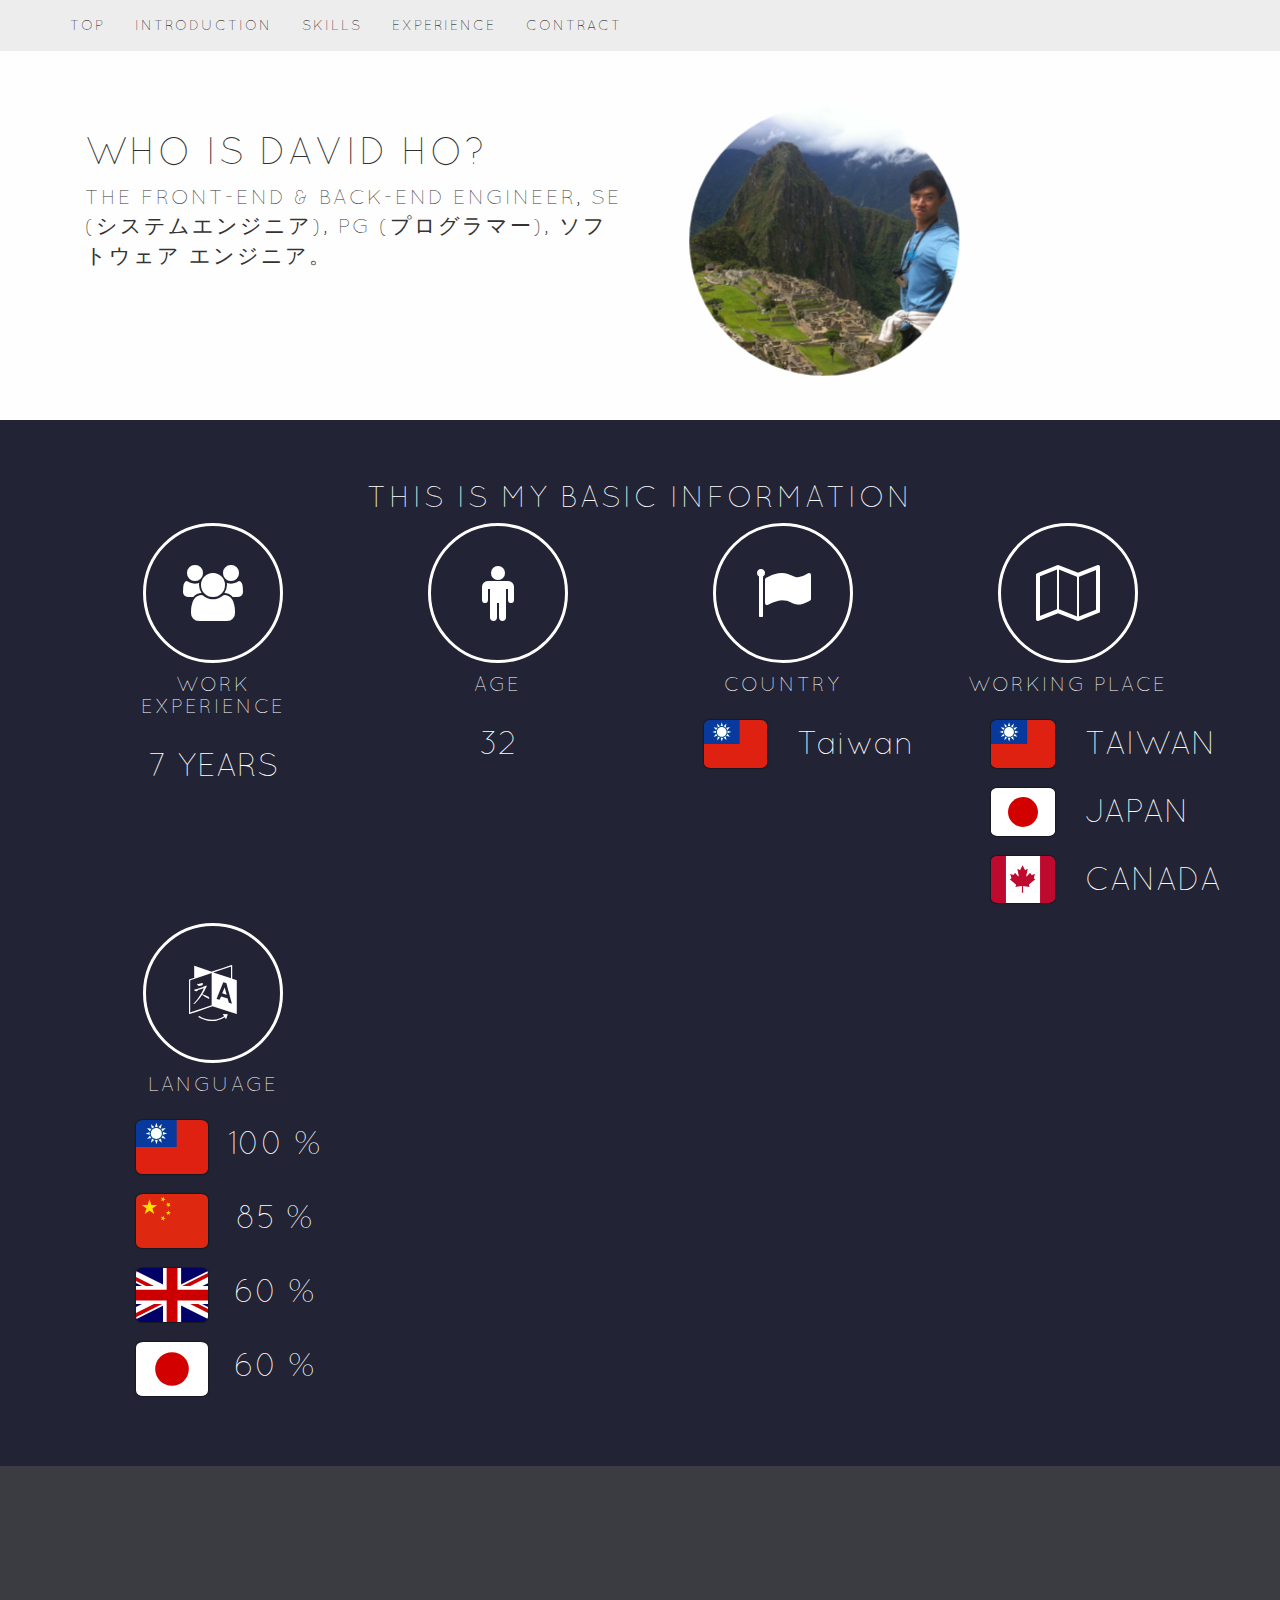
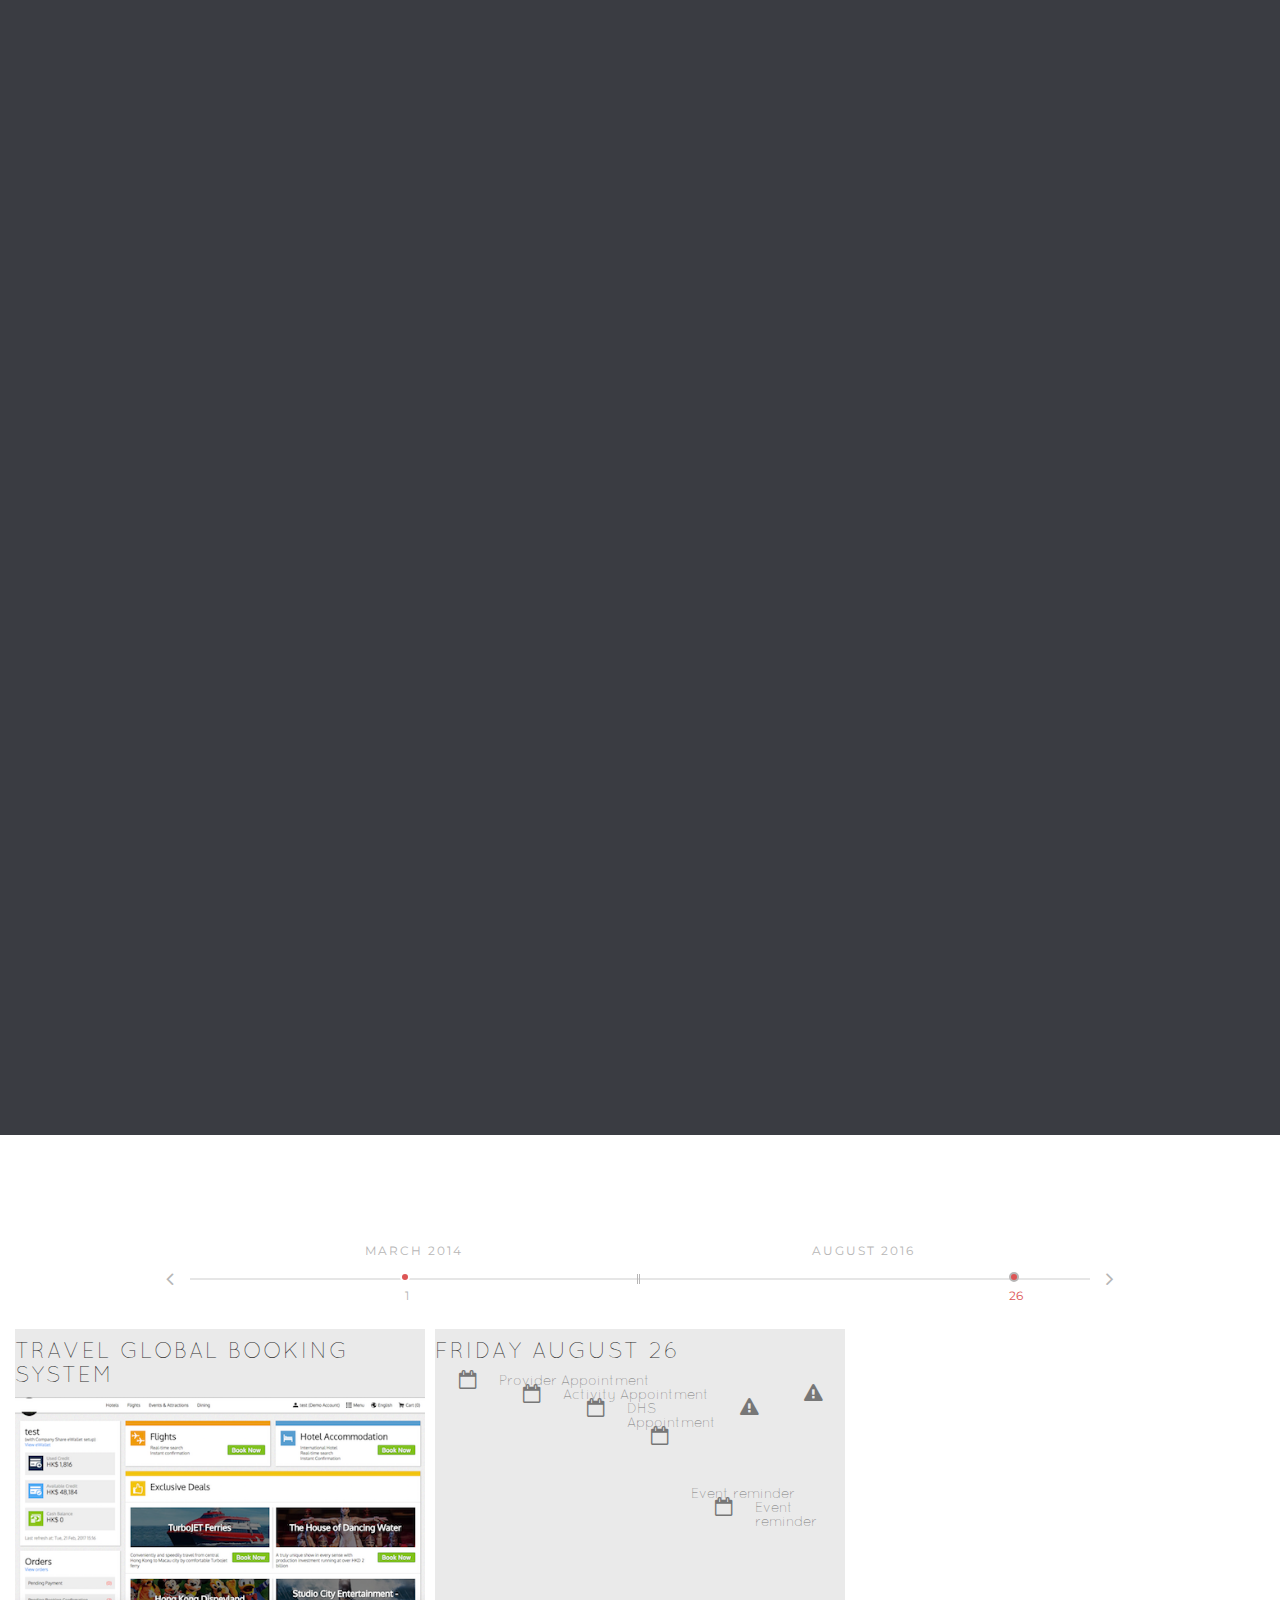
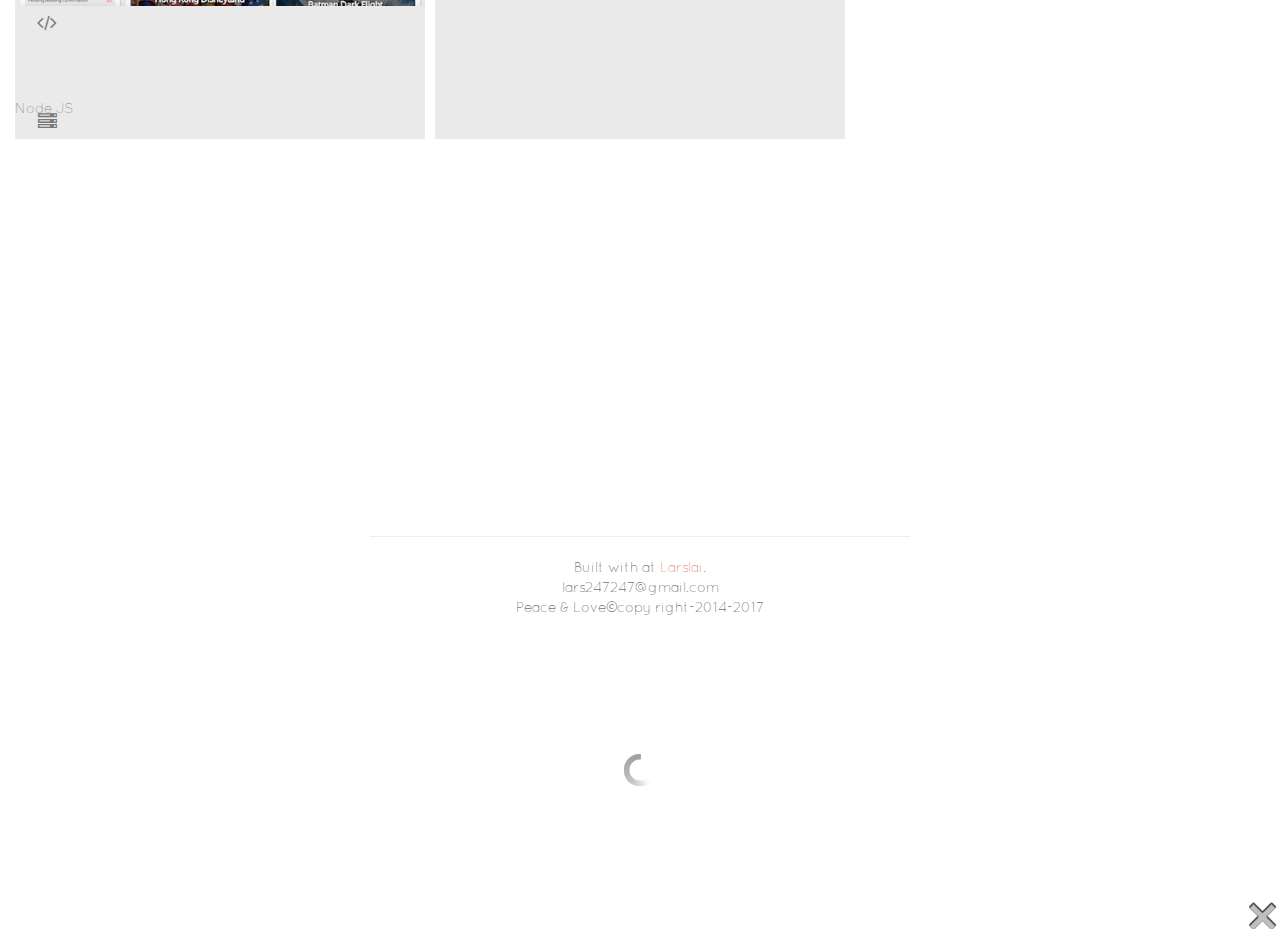
==== commit eed55688: "jquery-uiを追加する。" ====
--- a/index.html
+++ b/index.html
@@ -1005,7 +1005,7 @@
 	<script src="js/jquery.js"></script>
 	<script src="js/jquery-1.8.3.js"></script>
 	<script src="js/bootstrap.min.js"></script>
-	<script src="http://code.jquery.com/ui/1.8.24/jquery-ui.js"></script>
+	<script src="js/jquery-ui-1.8.24.js"></script>
 
 	<script type="text/javascript" src="js/timeline.js"></script>
 	
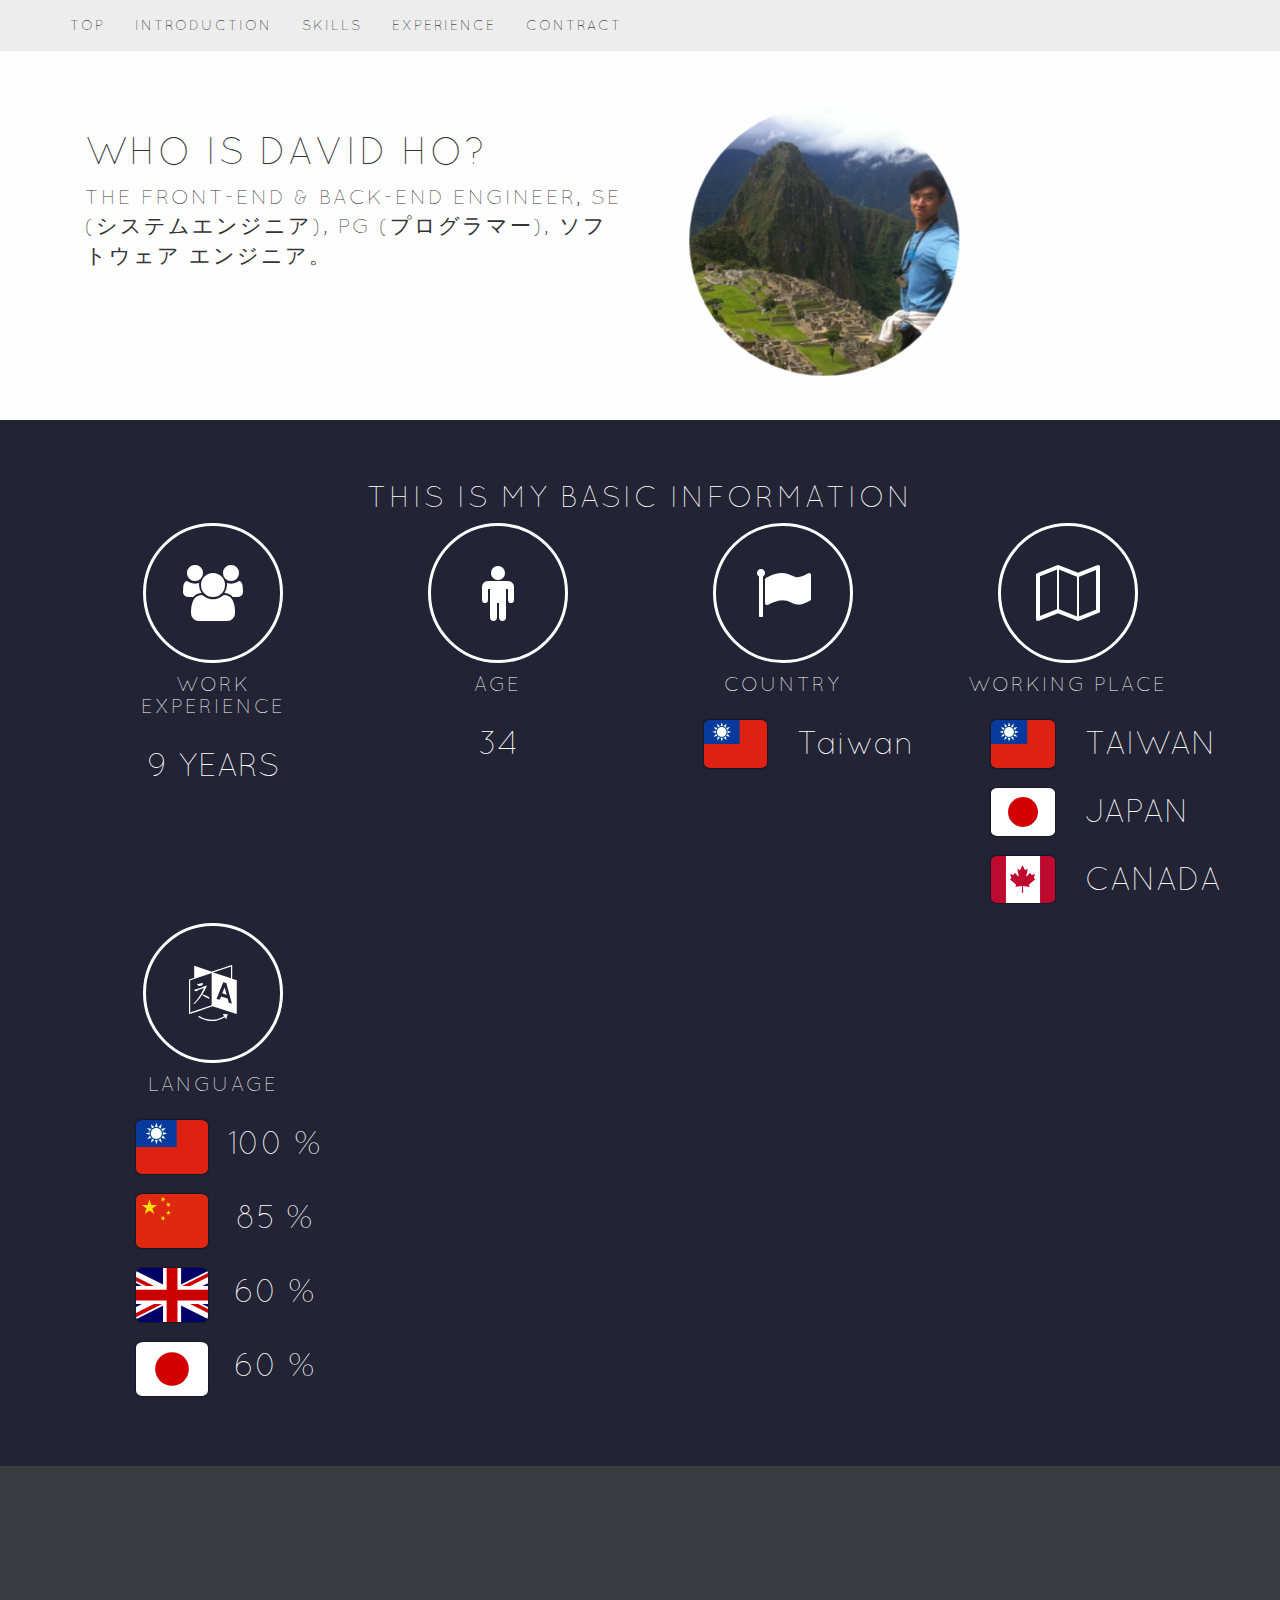
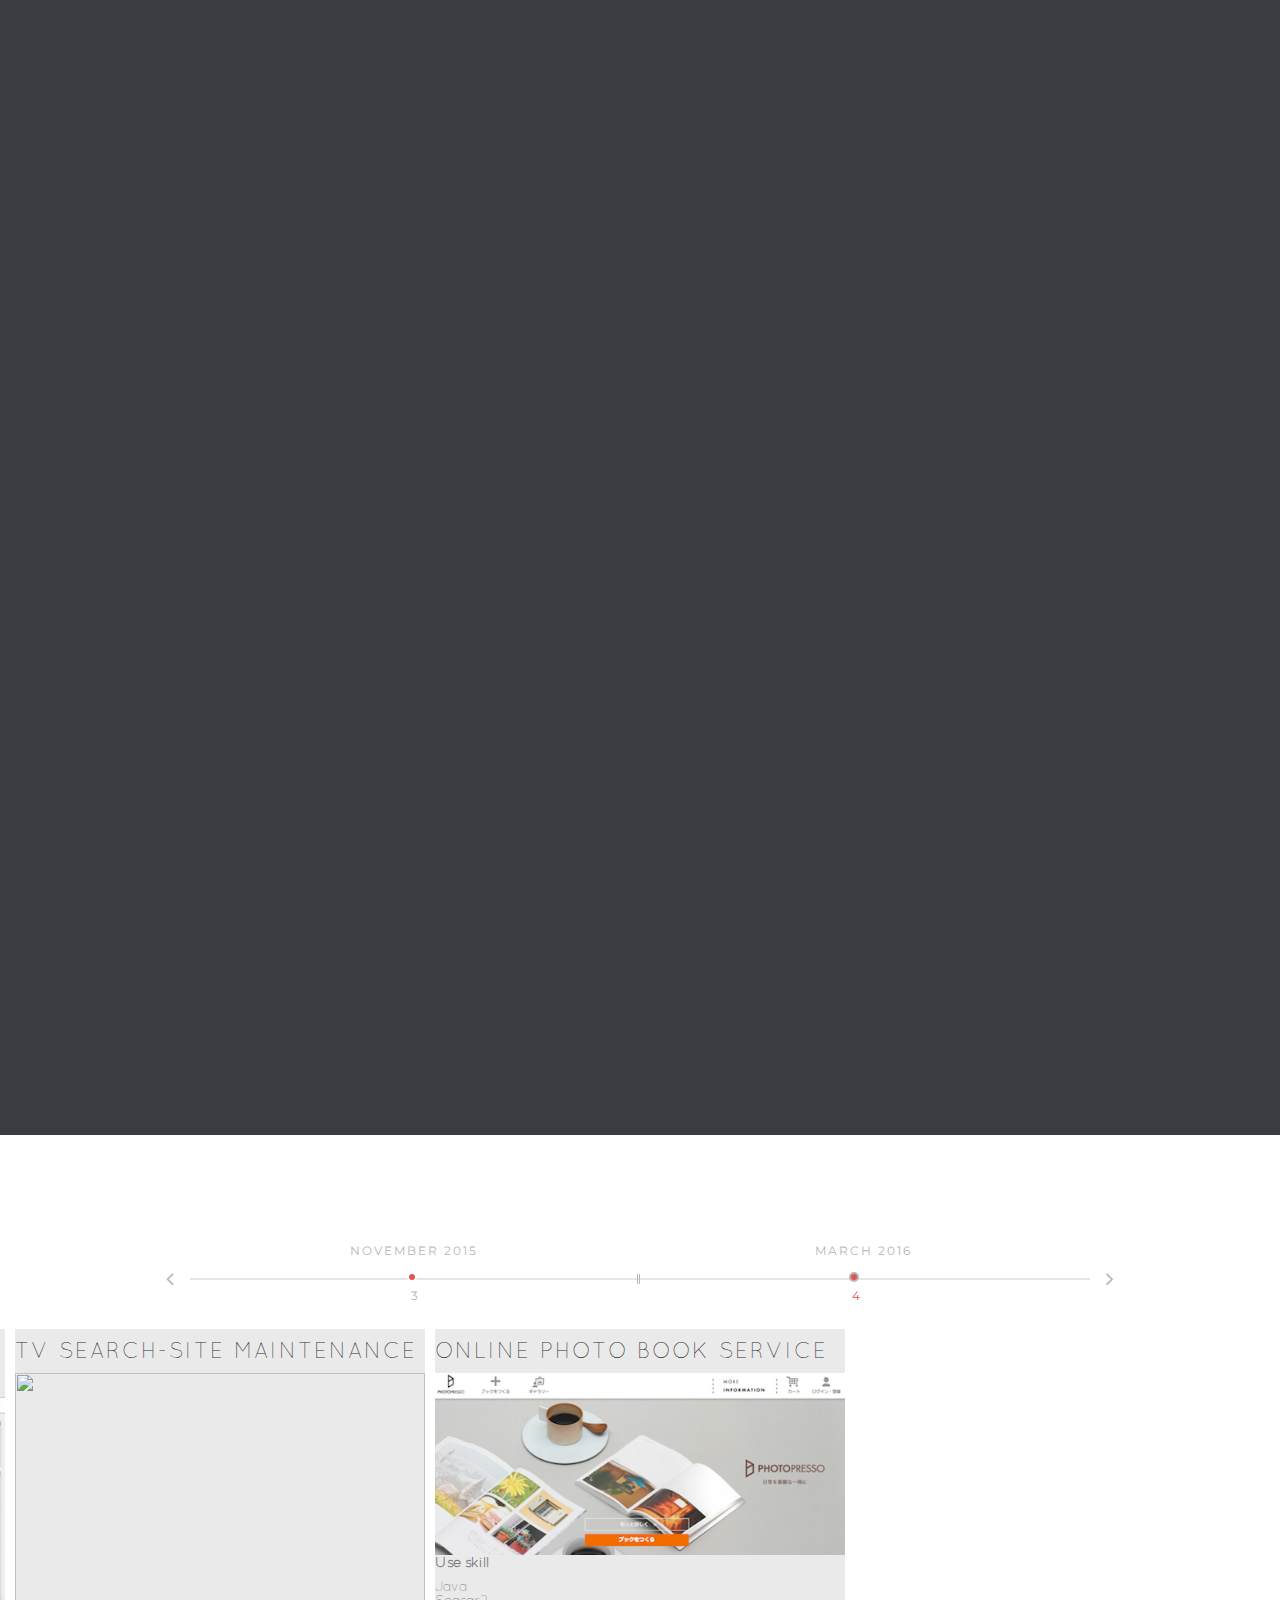
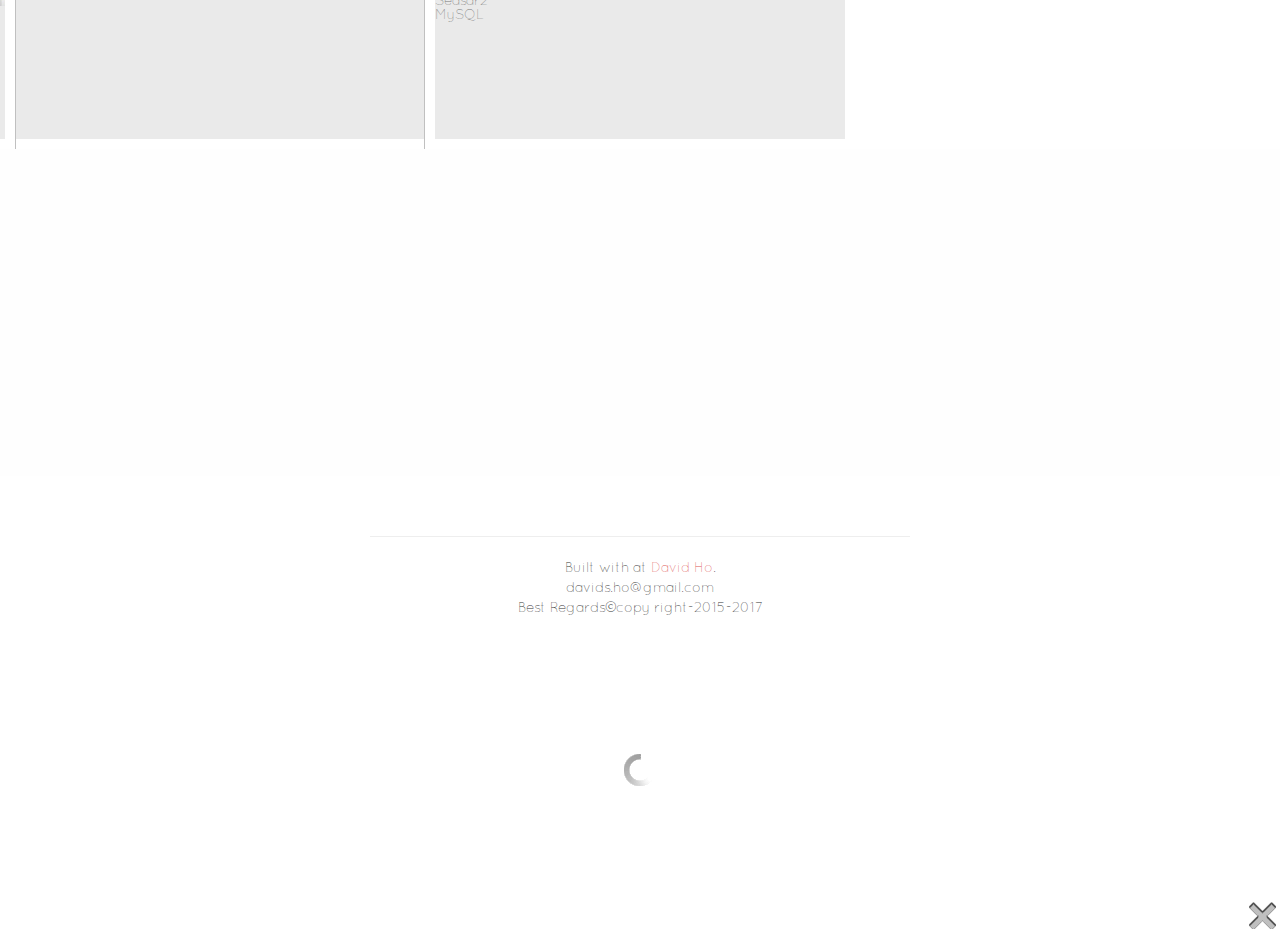
==== commit 06d1dfb8: "Update index.html" ====
--- a/index.html
+++ b/index.html
@@ -3,7 +3,7 @@
 <meta charset="utf-8">
 <meta name="description"
 	content="This is my online presentation that to introduce myself to you. I come from Taiwan and I am looking for the foreign job. If you intresting, please feel free to contact me.">
-<meta name="author" content="Lars">
+<meta name="author" content="David Ho">
 <meta name="keyword"
 	content="remotely,hire,job,work,engineer,designer, UX, project planner">
 <meta name="viewport"
@@ -130,7 +130,7 @@
 							</div>
 						</div>
 						<span class="country-word js-experience-years-animation"
-							data-value="0">7 YEARS</span>
+							data-value="0">9 YEARS</span>
 					</div>
 					<div class="col-xs-12 col-sm-12 col-md-12 col-lg-3 text-center">
 						<div
@@ -140,7 +140,7 @@
 								<h4>age</h4>
 							</div>
 						</div>
-						<span class="country-word js-age-animation" data-value="0">32</span>
+						<span class="country-word js-age-animation" data-value="0">34</span>
 					</div>
 					<div class="col-xs-12 col-sm-12 col-md-12 col-lg-3 text-center">
 						<div
@@ -582,7 +582,7 @@
 								<div class="viewport mobile-style">
 									<a href="javascript:void(0);"> <span
 										class="dark-background">STRUTS2</span> <img
-										class="img-circle xs-size" src="images/skills/STRUTS2.jpg">
+										class="img-circle xs-size" src="images/skills/struts2.jpg">
 									</a>
 								</div>
 							</div>
@@ -592,7 +592,7 @@
 								<div class="viewport mobile-style">
 									<a href="javascript:void(0);"> <span
 										class="dark-background">APACHE</span> <img
-										class="img-circle xs-size" src="images/skills/APACHE.png">
+										class="img-circle xs-size" src="images/skills/apache.png">
 									</a>
 								</div>
 							</div>
@@ -613,7 +613,7 @@
 									<a href="javascript:void(0);"> <span
 										class="dark-background">TOMCAT</span> <img
 										class="img-circle xs-size"
-										src="images/skills/TOMCAT.png">
+										src="images/skills/tomcat.png">
 									</a>
 								</div>
 							</div>
@@ -644,7 +644,7 @@
 								<div class="viewport mobile-style">
 									<a href="javascript:void(0);"> <span
 										class="dark-background">NODEJS</span> <img
-										class="img-circle xs-size" src="images/skills/NODEJS.png">
+										class="img-circle xs-size" src="images/skills/nodejs.png">
 									</a>
 								</div>
 							</div>
@@ -895,21 +895,38 @@
                 <div class="upcoming-event">
                     <!-- BEGIN TIMELINE -->
                     <div class="timelineFlat tl1">
-                        <div class="item" data-name="1" data-id="15/03/2014" data-description="Travel Global booking system">
+                        <div class="item" data-name="1" data-id="15/07/2013" data-description="Home Insted Web site">
+                            <h3 class="description">Home Insted Web site</h3>
+                            <a class="image_rollover_bottom con_borderImage" data-description="ZOOM IN" href="images/experience/full_size/homeinstead.png" rel="lightbox[timeline]" style="user-select: none;">	<img src="images/experience/homeinstead.png" alt="" style="user-select: none;"></a>
+                        	<p/>
+                        	<div class="card critical provider" data-event="1"></span>Use skill: HTML</div>
+                        </div>
+                        <div class="item" data-name="2" data-id="15/03/2014" data-description="Travel Global booking system">
                             <h3 class="description">Travel Global booking system</h3>
                             <a class="image_rollover_bottom con_borderImage" data-description="ZOOM IN" href="images/experience/full_size/travelglobal.png" rel="lightbox[timeline]" style="user-select: none;">	<img src="images/experience/travelglobal.png" alt="" style="user-select: none;"></a>
                         	<p/>
-                        	<div class="card critical provider" data-event="1"><span class="fa fa-lg fa-fw fa-code" aria-hidden="true"></span> Node JS</div>
-                        	<div class="card critical provider" data-event="2"><span class="fa fa-lg fa-fw fa-server" aria-hidden="true"></span> Java API</div>
-                        	<div class="card critical provider" data-event="3"><span class="fa fa-lg fa-fw fa-database" aria-hidden="true"></span> PostgreSQL</div>
+                        	<b>Use skill</b>
+                        	<div class="card critical provider" data-event="1"></span>Node JS</div>
+                        	<div class="card critical provider" data-event="1"></span>Java API</div>
+                        	<div class="card critical provider" data-event="1"></span>PostgreSQL</div>
                         </div>
-                        <div class="item" data-name="26" data-id="26/08/2016" data-description="Friday August 26">
-                            <h3 class="description">Friday August 26</h3>
-                            <div class="card critical provider" data-event="1"><span class="fa fa-lg fa-fw fa-calendar-o pull-left"></span> Provider Appointment</div>
-                            <div class="card critical activity" data-event="2"><span class="fa fa-lg fa-fw fa-calendar-o pull-left"></span><span class="fa fa-lg fa-fw fa-exclamation-triangle pull-right"></span>Activity Appointment</div>
-                            <div class="card critical DHS" data-event="3"><span class="fa fa-lg fa-fw fa-calendar-o pull-left"></span><span class="fa fa-lg fa-fw fa-exclamation-triangle pull-right"></span>DHS Appointment</div>
-                            <div class="card" data-event="4"><span class="fa fa-lg fa-fw fa-calendar-o pull-left"></span>Event reminder</div>
-                            <div class="card" data-event="5"><span class="fa fa-lg fa-fw fa-calendar-o pull-left"></span>Event reminder</div>
+                        <div class="item" data-name="3" data-id="15/11/2015" data-description="TV Search-site maintenance">
+                            <h3 class="description">TV Search-site maintenance</h3>
+                            <a class="image_rollover_bottom con_borderImage" data-description="ZOOM IN" href="images/experience/full_size/fujitv-searchsite.png" rel="lightbox[timeline]" style="user-select: none;">	<img src="images/experience/fujitv-searchsite.png" alt="" style="user-select: none;"></a>
+                        	<p/>
+                        	<b>Use skill</b>
+                        	<div class="card critical provider" data-event="1"></span>Java</div>
+                        	<div class="card critical provider" data-event="1"></span>Seasar2</div>
+                        	<div class="card critical provider" data-event="1"></span>MySQL</div>
+                        </div>
+                        <div class="item" data-name="4" data-id="15/03/2016" data-description="Online Photo book service">
+                            <h3 class="description">Online Photo book service</h3>
+                            <a class="image_rollover_bottom con_borderImage" data-description="ZOOM IN" href="images/experience/full_size/photosite.png" rel="lightbox[timeline]" style="user-select: none;">	<img src="images/experience/photosite.png" alt="" style="user-select: none;"></a>
+                        	<p/>
+                        	<b>Use skill</b>
+                        	<div class="card critical provider" data-event="1"></span>Java</div>
+                        	<div class="card critical provider" data-event="1"></span>Seasar2</div>
+                        	<div class="card critical provider" data-event="1"></span>MySQL</div>
                         </div>
                     </div> <!-- /END TIMELINE -->
                 </div>
@@ -941,7 +958,7 @@
 									class="col-sm-12 col-sm-offset-5 col-md-12 col-md-offset-7 col-lg-12 col-lg-offset-7">
 									<div class="col-sm-6 col-md-6 col-lg-6">
 										<a target="_blank" class="js-linkdin-link"
-											href="http://tw.linkedin.com/in/larsali">
+											href="https://www.linkedin.com/in/david-sinliang-ho-b3177766/">
 											<div class="featurette-item contact-info sm-size">
 												<i class="fa fa-linkedin-square fa-7x linkedin-color"></i>
 											</div>
@@ -949,7 +966,7 @@
 									</div>
 									<div class="col-sm-6 col-md-6 col-lg-6">
 										<a target="_blank" class="js-facebook-link"
-											href="https://www.facebook.com/lars247247">
+											href="https://www.facebook.com/SinLiangHo">
 											<div class="featurette-item contact-info sm-size">
 												<i class="fa fa-facebook-square fa-7x facebook-color"></i>
 											</div>
@@ -961,13 +978,13 @@
 								<hr>
 								<div class="col-xs-6  text-center contact-info no-padding">
 									<a target="_blank" class="js-linkdin-link"
-										href="http://tw.linkedin.com/in/larsali"> <i
+										href="https://www.linkedin.com/in/david-sinliang-ho-b3177766/"> <i
 										class="fa fa-linkedin-square fa-5x linkedin-color"></i>
 									</a>
 								</div>
 								<div class="col-xs-6  text-center contact-info no-padding">
 									<a target="_blank" class="js-facebook-link"
-										href="https://www.facebook.com/lars247247"> <i
+										href="https://www.facebook.com/SinLiangHo"> <i
 										class="fa fa-facebook-square fa-5x facebook-color"></i>
 									</a>
 								</div>
@@ -992,8 +1009,8 @@
 						<hr>
 						<p id="footer_info">
 							Built with<i class="icon-heart-empty"></i> at <a
-								href="javascript:void(0);">Larslai</a>.<br>lars247247@gmail.com<br>Peace
-							&amp; Love©copy right-2014-2017
+								href="mailto:davids.ho@gmail.com">David Ho</a>.<br>davids.ho@gmail.com<br>
+								Best Regards©copy right-2015-2017
 						</p>
 					</div>
 				</div>
@@ -1081,4 +1098,4 @@
 		</div>
 	</div>
 </body>
-</html>+</html>
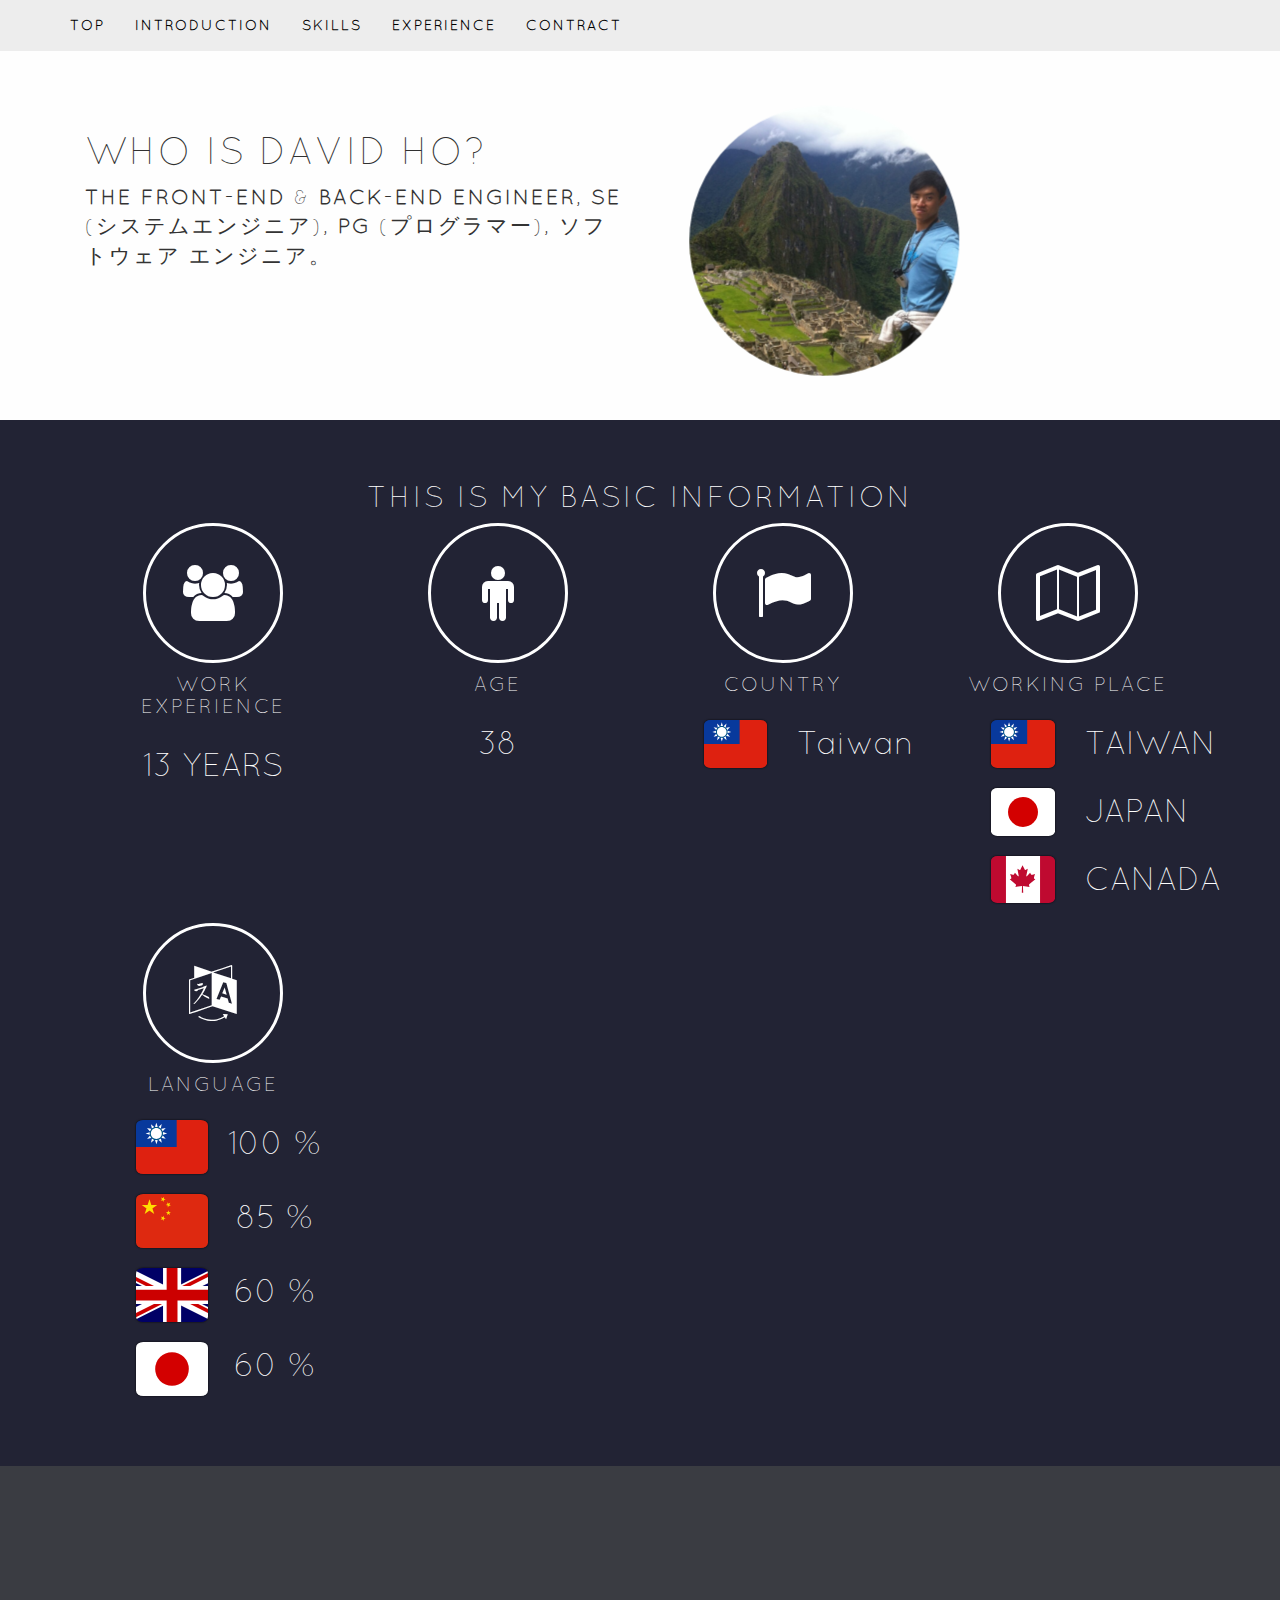
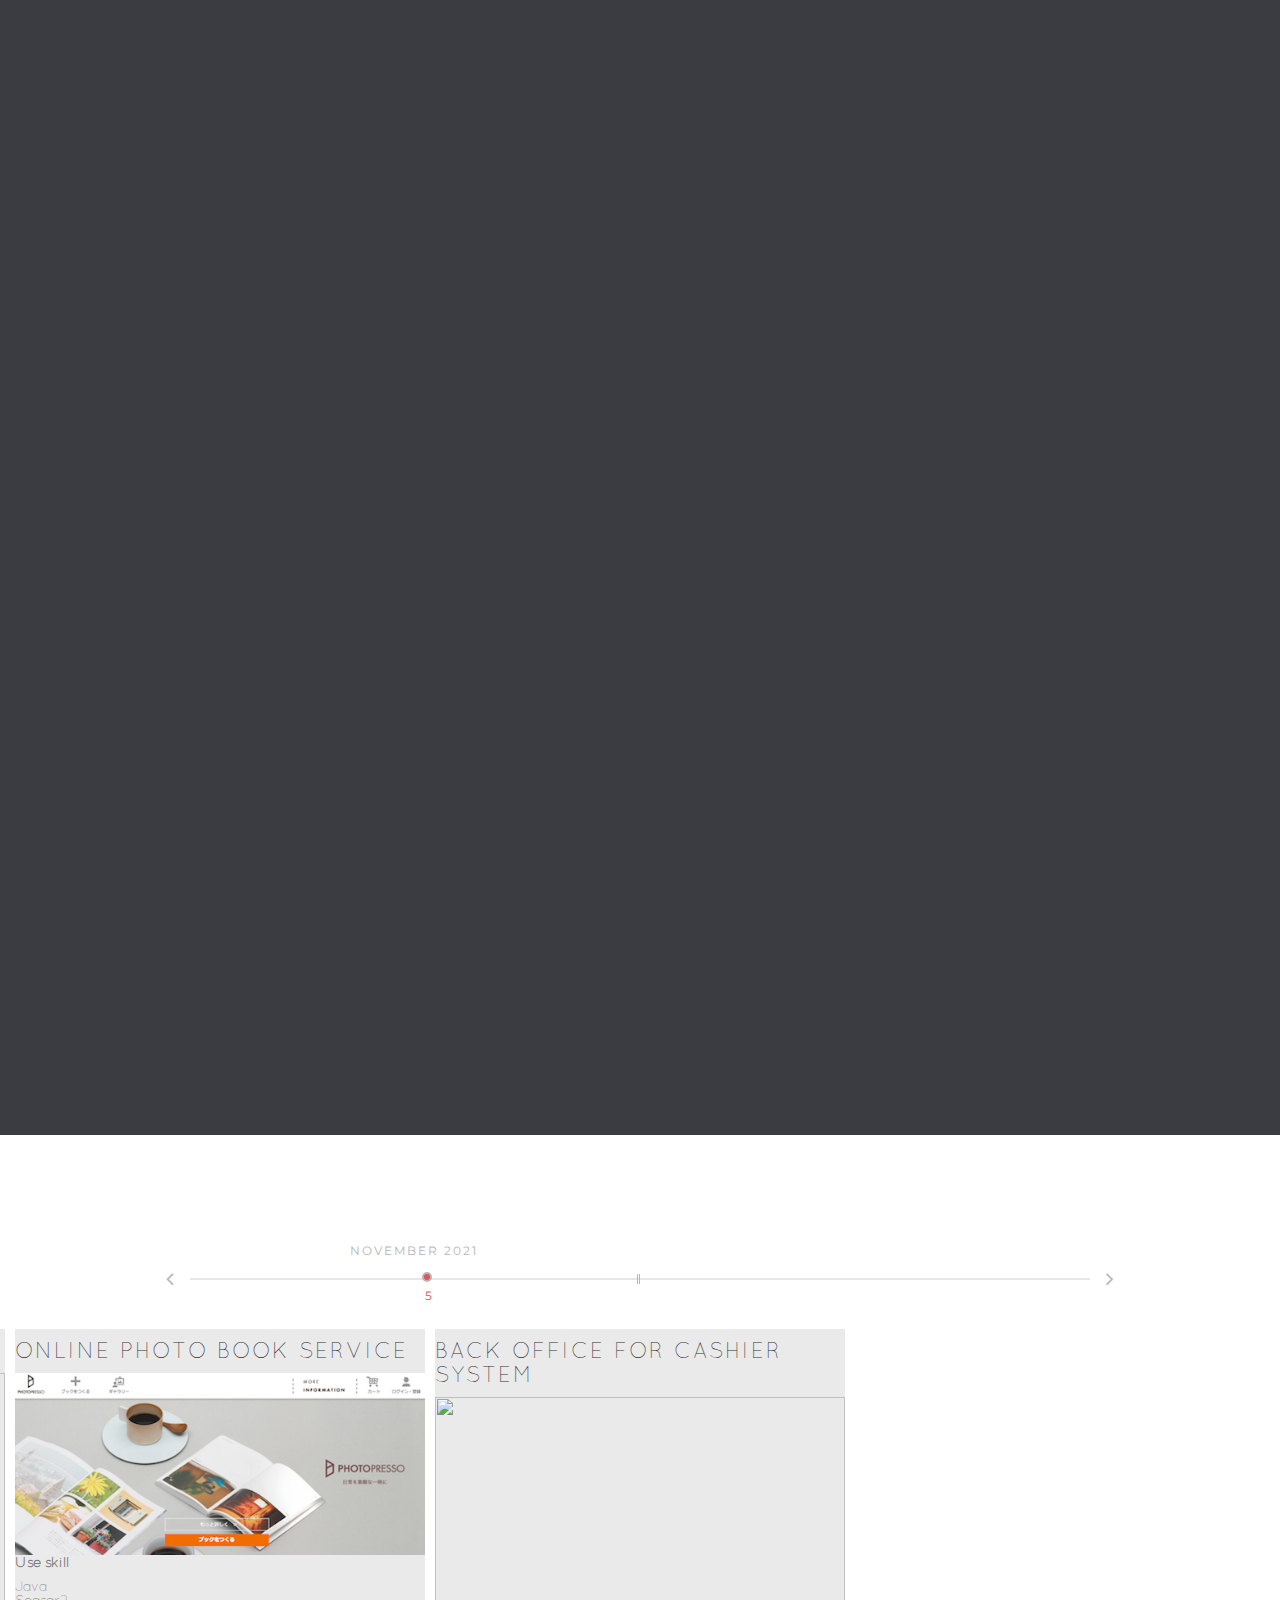
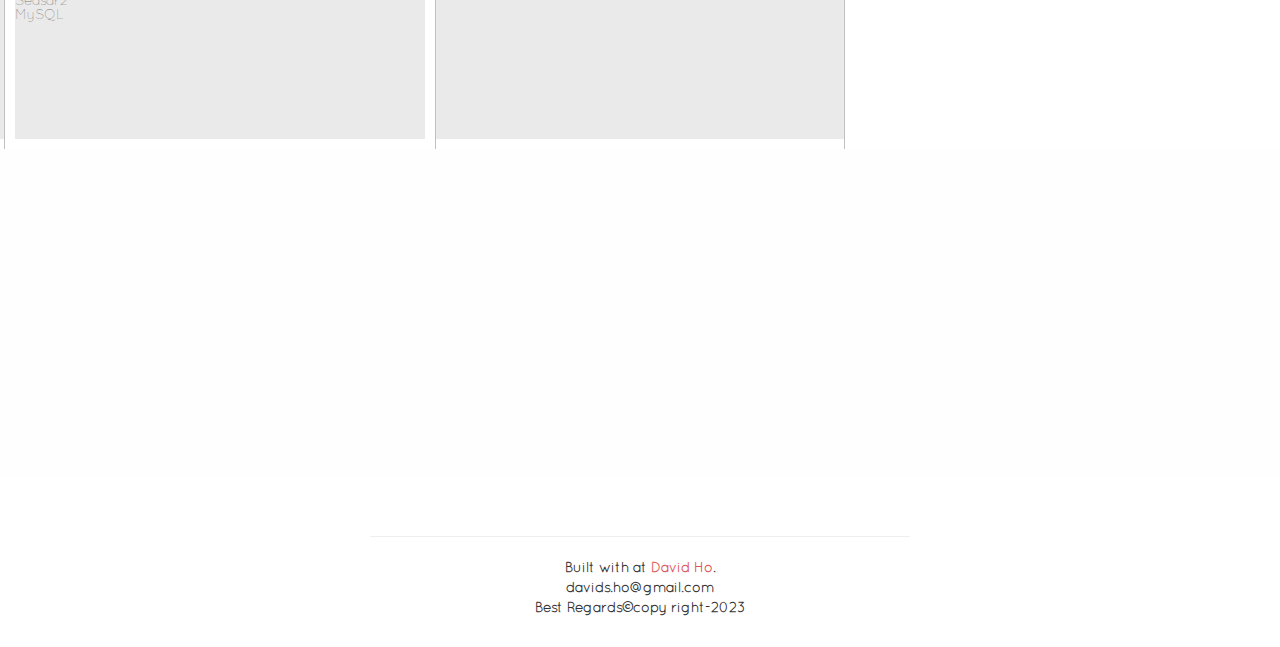
==== commit daba400a: "sec4" ====
--- a/index.html
+++ b/index.html
@@ -61,7 +61,7 @@
 			data-offset-top="1000">
 			<div class="container">
 				<div class="navbar-header">
-					<a href="#" class="navbar-brand" id="go_top">TOP</a>
+					<a href="#" class="navbar-brand" id="go_top"><strong>TOP</strong></a>
 					<button type="button" class="navbar-toggle" data-toggle="collapse"
 						data-target="#navbar">
 						<span class="icon-bar"></span> <span class="icon-bar"></span> <span
@@ -70,10 +70,10 @@
 				</div>
 				<div class="navbar-collapse collapse" id="navbar">
 					<ul class="nav navbar-nav" id="nav">
-						<li><a class="go-to-sec" href="#sec2">INTRODUCTION</a></li>
-						<li><a class="go-to-sec" href="#sec3">SKILLS</a></li>
-						<li><a class="go-to-sec" href="#sec4">EXPERIENCE</a></li>
-						<li><a class="go-to-sec" href="#sec6">CONTRACT</a></li>
+						<li><a class="go-to-sec" href="#sec2"><strong>INTRODUCTION</strong></a></li>
+						<li><a class="go-to-sec" href="#sec3"><strong>SKILLS</strong></a></li>
+						<li><a class="go-to-sec" href="#sec4"><strong>EXPERIENCE</strong></a></li>
+						<li><a class="go-to-sec" href="#sec6"><strong>CONTRACT</strong></a></li>
 					</ul>
 				</div>
 			</div>
@@ -85,9 +85,8 @@
 					<div
 						class="col-sm-6 col-md-7 col-lg-6 write-typing-effect hidden-xs">
 						<h1>Who Is David Ho?</h1>
-						<p class="lead">The Front-End &amp; Back-End Engineer, SE
-							(システムエンジニア), PG (プログラマー), ソフトウェア エンジニア。</p>
-					</div>
+					  <p class="lead"><strong>The Front-End</strong> &amp;<strong> Back-End Engineer</strong>, <strong>SE</strong> (システムエンジニア),<strong> PG</strong> (プログラマー), ソフトウェア エンジニア。</p>
+                    </div>
 					<div class="col-xs-12 visible-xs">
 						<h1 class="js-top-name">Who Is David Ho?</h1>
 						<p class="lead">The Front-End &amp; Back-End Engineer, SE
@@ -130,7 +129,7 @@
 							</div>
 						</div>
 						<span class="country-word js-experience-years-animation"
-							data-value="0">9 YEARS</span>
+							data-value="0">13 YEARS</span>
 					</div>
 					<div class="col-xs-12 col-sm-12 col-md-12 col-lg-3 text-center">
 						<div
@@ -140,7 +139,7 @@
 								<h4>age</h4>
 							</div>
 						</div>
-						<span class="country-word js-age-animation" data-value="0">34</span>
+						<span class="country-word js-age-animation" data-value="0">38</span>
 					</div>
 					<div class="col-xs-12 col-sm-12 col-md-12 col-lg-3 text-center">
 						<div
@@ -884,9 +883,9 @@
 
 		 <div class="row">
 
-            <div class="timeline">
+            <div id="sec4" class="timeline">
             
-            <div class="col-xs-12 col-sm-6 col-sm-offset-3 col-md-6 col-md-offset-3 col-lg-6 col-lg-offset-3 text-center smoove-effect" data-move-x="-50px" style="opacity: 1; transition: all 1s ease, opacity 1.5s ease;">
+            <div class="col-xs-12 col-sm-6 col-sm-offset-3 col-md-6 col-md-offset-3 col-lg-6 col-lg-offset-3 text-center smoove-effect" data-move-x="-100px" style="opacity: 1; transition: all 1s ease, opacity 1.5s ease;">
 				
 					<h1 class="no-newline">TAKE A LOOK MY WORK EXPERIENCE</h1>
 					<br>
@@ -899,34 +898,43 @@
                             <h3 class="description">Home Insted Web site</h3>
                             <a class="image_rollover_bottom con_borderImage" data-description="ZOOM IN" href="images/experience/full_size/homeinstead.png" rel="lightbox[timeline]" style="user-select: none;">	<img src="images/experience/homeinstead.png" alt="" style="user-select: none;"></a>
                         	<p/>
-                        	<div class="card critical provider" data-event="1"></span>Use skill: HTML</div>
+                        	<div class="card critical provider strong" data-event="1"></span>Use skill: HTML</div>
                         </div>
                         <div class="item" data-name="2" data-id="15/03/2014" data-description="Travel Global booking system">
                             <h3 class="description">Travel Global booking system</h3>
                             <a class="image_rollover_bottom con_borderImage" data-description="ZOOM IN" href="images/experience/full_size/travelglobal.png" rel="lightbox[timeline]" style="user-select: none;">	<img src="images/experience/travelglobal.png" alt="" style="user-select: none;"></a>
                         	<p/>
                         	<b>Use skill</b>
-                        	<div class="card critical provider" data-event="1"></span>Node JS</div>
-                        	<div class="card critical provider" data-event="1"></span>Java API</div>
-                        	<div class="card critical provider" data-event="1"></span>PostgreSQL</div>
+                        	<div class="card critical provider strong" data-event="1"></span>Node JS</div>
+                        	<div class="card critical provider strong" data-event="1"></span>Java API</div>
+                        	<div class="card critical provider strong" data-event="1"></span>PostgreSQL</div>
                         </div>
                         <div class="item" data-name="3" data-id="15/11/2015" data-description="TV Search-site maintenance">
                             <h3 class="description">TV Search-site maintenance</h3>
                             <a class="image_rollover_bottom con_borderImage" data-description="ZOOM IN" href="images/experience/full_size/fujitv-searchsite.png" rel="lightbox[timeline]" style="user-select: none;">	<img src="images/experience/fujitv-searchsite.png" alt="" style="user-select: none;"></a>
                         	<p/>
                         	<b>Use skill</b>
-                        	<div class="card critical provider" data-event="1"></span>Java</div>
-                        	<div class="card critical provider" data-event="1"></span>Seasar2</div>
-                        	<div class="card critical provider" data-event="1"></span>MySQL</div>
+                        	<div class="card critical provider strong" data-event="1"></span>Java</div>
+                        	<div class="card critical provider strong" data-event="1"></span>Seasar2</div>
+                        	<div class="card critical provider strong" data-event="1"></span>MySQL</div>
                         </div>
-                        <div class="item" data-name="4" data-id="15/03/2016" data-description="Online Photo book service">
+                        <div class="item hover" data-name="4" data-id="15/03/2016" data-description="Online Photo book service">
                             <h3 class="description">Online Photo book service</h3>
-                            <a class="image_rollover_bottom con_borderImage" data-description="ZOOM IN" href="images/experience/full_size/photosite.png" rel="lightbox[timeline]" style="user-select: none;">	<img src="images/experience/photosite.png" alt="" style="user-select: none;"></a>
+                            <a class="image_rollover_bottom con_borderImage" data-description="ZOOM IN" href="images/experience/full_size/photosite.png" rel="lightbox[timeline]" style="user-select:auto;">	<img src="images/experience/photosite.png" alt="" style="user-select: none;"></a>
                         	<p/>
                         	<b>Use skill</b>
-                        	<div class="card critical provider" data-event="1"></span>Java</div>
-                        	<div class="card critical provider" data-event="1"></span>Seasar2</div>
-                        	<div class="card critical provider" data-event="1"></span>MySQL</div>
+                        	<div class="card critical provider strong" data-event="1"></span>Java</div>
+                        	<div class="card critical provider strong" data-event="1"></span>Seasar2</div>
+                        	<div class="card critical provider strong"" data-event="1"></span>MySQL</div>
+                        </div>
+						<div class="item" data-name="5" data-id="16/11/2021" data-description="cashier backend system">
+                            <h3 class="description">Back office for cashier system</h3>
+                            <a class="image_rollover_bottom con_borderImage" data-description="ZOOM IN" href="images/experience/full_size/toaregi.png" rel="lightbox[timeline]" style="user-select: none;">	<img src="images/experience/toaregi.png" alt="" style="user-select: none;"></a>
+                        	<p/>
+                        	<b>Use skill</b>
+                        	<div class="card critical provider strong" data-event="1"></span>Java</div>
+                        	<div class="card critical provider strong" data-event="1"></span>Spring Boot</div>
+                        	<div class="card critical provider strong" data-event="1"></span>MySQL</div>
                         </div>
                     </div> <!-- /END TIMELINE -->
                 </div>
@@ -1007,16 +1015,15 @@
 							<li><i class="icon-pinterest icon-2x"></i></li>
 						</ul>
 						<hr>
-						<p id="footer_info">
-							Built with<i class="icon-heart-empty"></i> at <a
-								href="mailto:davids.ho@gmail.com">David Ho</a>.<br>davids.ho@gmail.com<br>
-								Best Regards©copy right-2015-2017
-						</p>
+						<p id="footer_info" class="strong">
+						  <strong> Built with<em class="icon-heart-empty"></em> at <a href="mailto:davids.ho@gmail.com">David Ho</a>.<br>
+							davids.ho@gmail.com<br>
+Best Regards©copy right-2023 </strong> </p>
 					</div>
 				</div>
 			</div>
 		</footer>
-		<div class="col-xs-12 col-sm-12 col-md-12 col-lg-12 text-center">&nbsp;</div>
+		
 	</div>
 	<!-- js placed at the end of the document so the pages load faster -->
 	<script src="js/jquery.js"></script>
@@ -1070,32 +1077,6 @@
                                          })
                       
                       });
-	</script>
-
-	<div id="lightboxOverlay" class="lightboxOverlay"
-		style="display: none;"></div>
-	<div id="lightbox" class="lightbox" style="display: none;">
-		<div class="lb-outerContainer">
-			<div class="lb-container">
-				<img class="lb-image" src="">
-				<div class="lb-nav">
-					<a class="lb-prev" href=""></a><a class="lb-next" href=""></a>
-				</div>
-				<div class="lb-loader">
-					<a class="lb-cancel"></a>
-				</div>
-			</div>
-		</div>
-		<div class="lb-dataContainer">
-			<div class="lb-data">
-				<div class="lb-details">
-					<span class="lb-caption"></span><span class="lb-number"></span>
-				</div>
-				<div class="lb-closeContainer">
-					<a class="lb-close"></a>
-				</div>
-			</div>
-		</div>
-	</div>
+	</script>	
 </body>
 </html>
